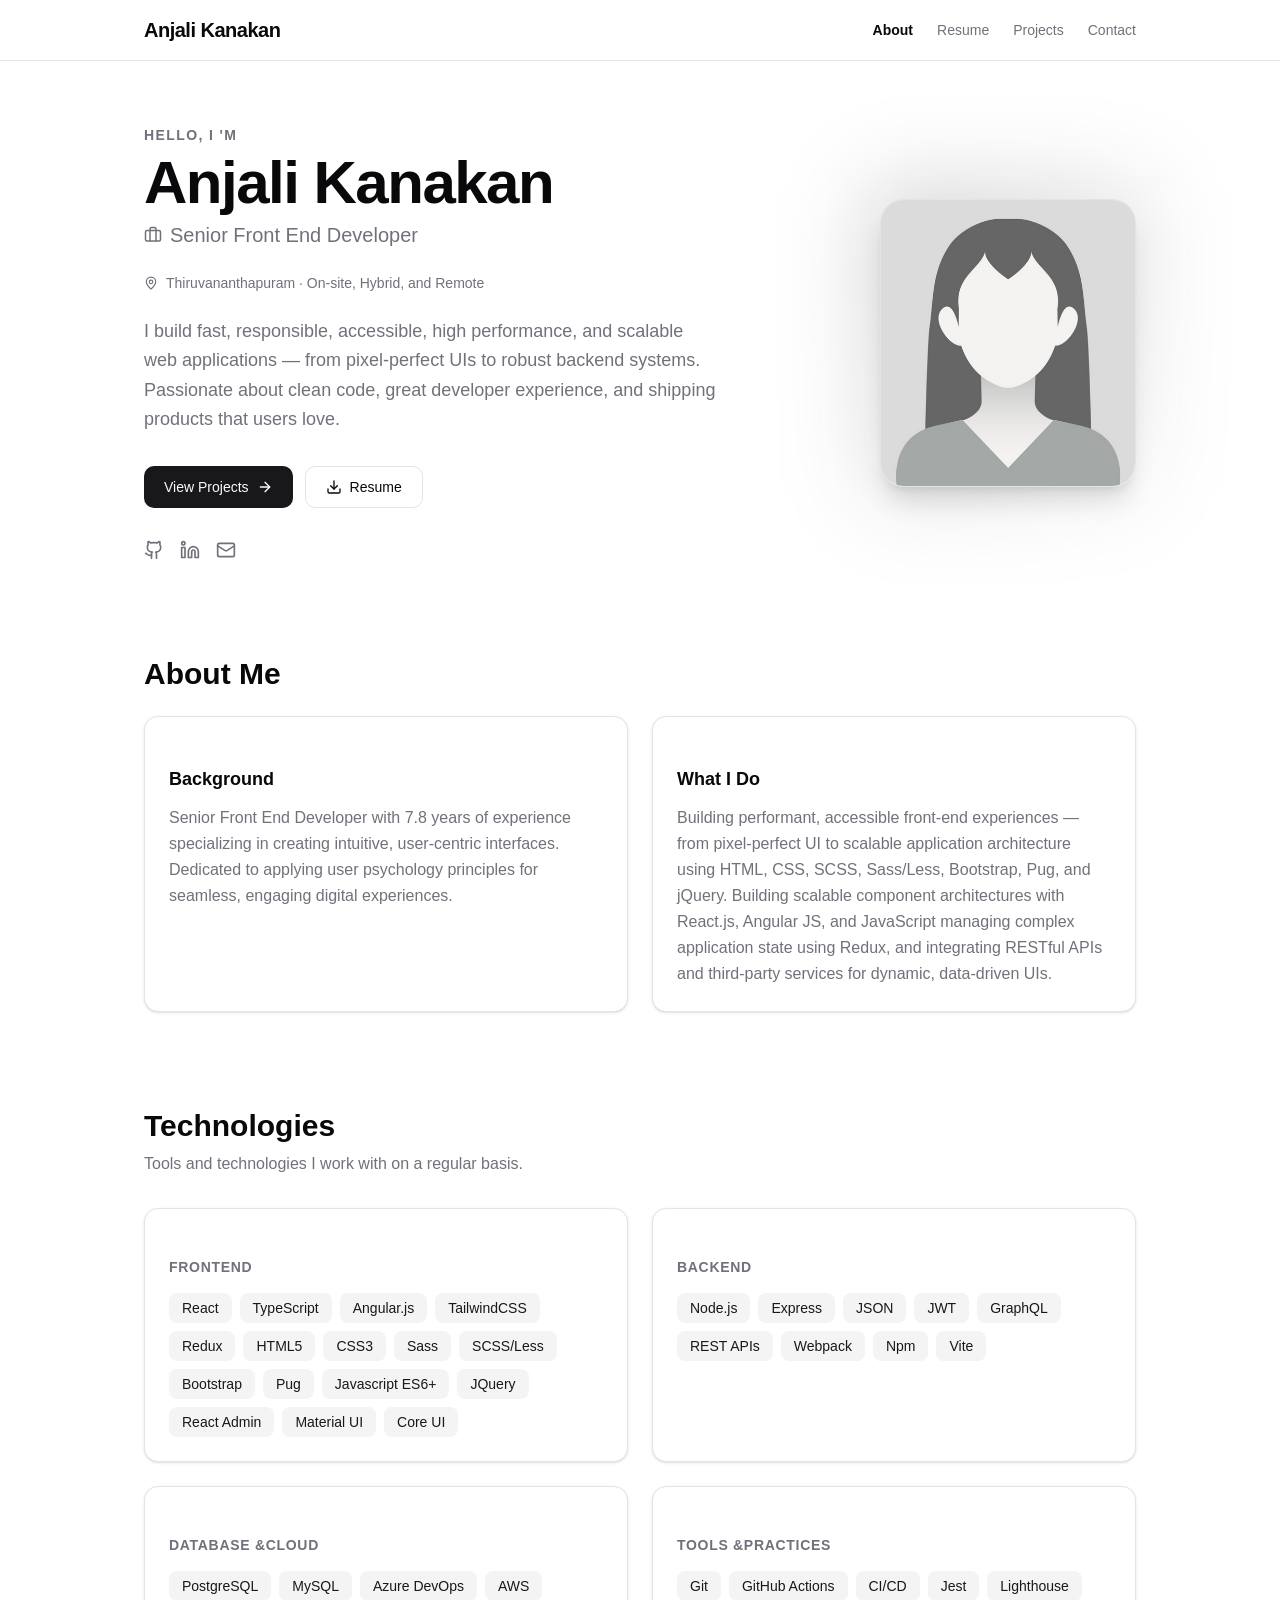
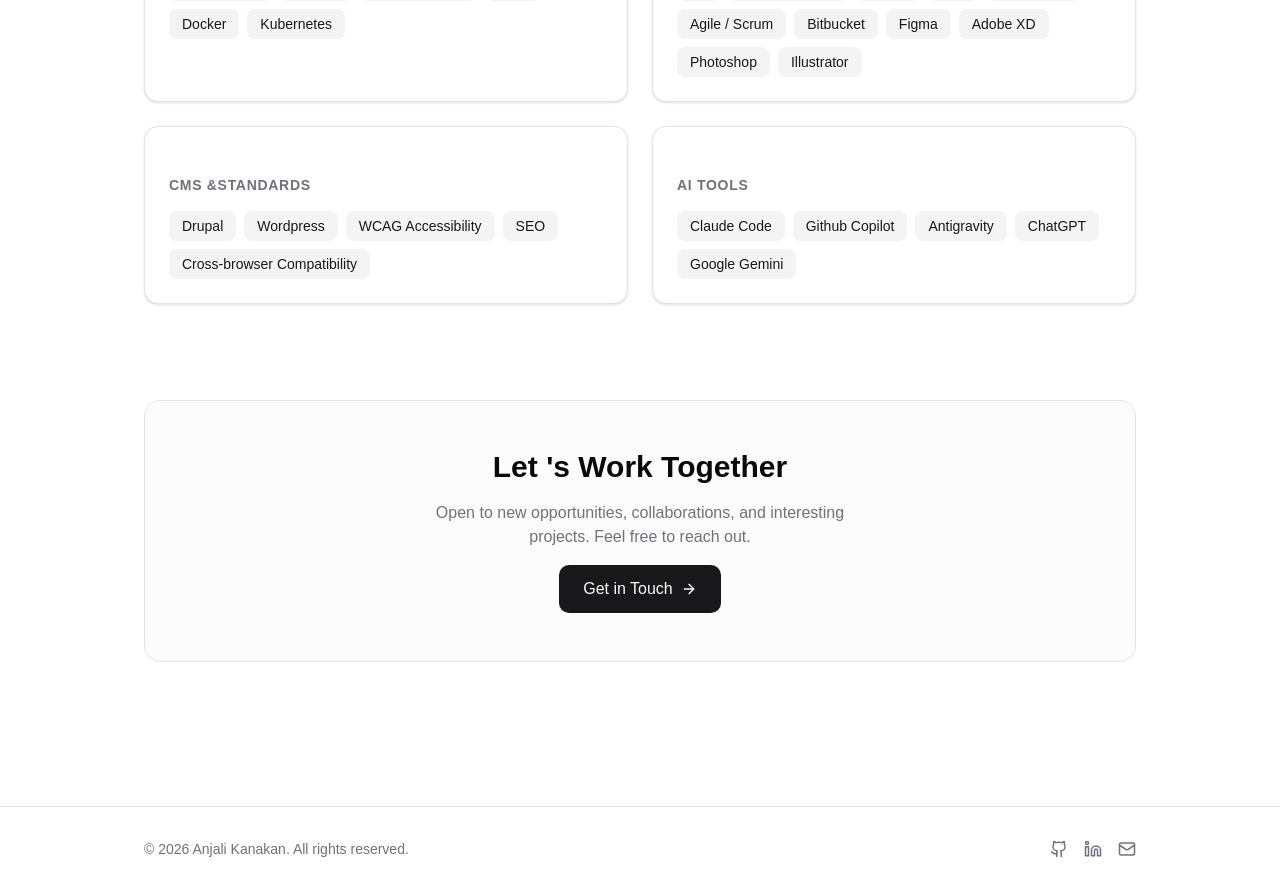
==== index.html @ 095da126 "Initial commit" ====
<!DOCTYPE html>
<html lang="en">
    <head>
        <meta charSet="utf-8"/>
        <meta name="viewport" content="width=device-width, initial-scale=1"/>
        <link rel="preload" as="image" href="headshot-female.png"/>
        <link rel="stylesheet" href="./index.css" type="text/css" data-precedence="default"/>
        <title>Anjali Kanakan — Senior Front End Developer</title>
        <meta name="description" content="Personal portfolio of Anjali Kanakan, a Senior Front End Developer specializing in React, Angular.js, and front-end technologies."/>
        <!-- <link rel="modulepreload" href="index.js"/> -->
        <style>
            .mobile-menu { display: none; }
            .mobile-menu.open { display: flex; }
        </style>
    </head>
    <body class="min-h-screen flex flex-col bg-background text-foreground">
        <header class="sticky top-0 z-50 border-b border-border bg-background/95 backdrop-blur supports-[backdrop-filter]:bg-background/60">
            <div class="max-w-5xl mx-auto px-4 py-4 flex items-center justify-between">
                <a class="text-xl font-bold tracking-tight hover:text-primary transition-colors active" href="index.html" data-status="active" aria-current="page">Anjali Kanakan</a>
                <nav class="hidden md:flex items-center gap-6">
                    <a class="text-sm font-medium text-muted-foreground hover:text-foreground transition-colors [&amp;.active]:text-foreground [&amp;.active]:font-semibold active" href="/" data-status="active" aria-current="page">About</a>
                    <a href="resume.html" class="text-sm font-medium text-muted-foreground hover:text-foreground transition-colors [&amp;.active]:text-foreground [&amp;.active]:font-semibold">Resume</a>
                    <a href="projects.html" class="text-sm font-medium text-muted-foreground hover:text-foreground transition-colors [&amp;.active]:text-foreground [&amp;.active]:font-semibold">Projects</a>
                    <a href="contact.html" class="text-sm font-medium text-muted-foreground hover:text-foreground transition-colors [&amp;.active]:text-foreground [&amp;.active]:font-semibold">Contact</a>
                </nav>
                <button id="menu-btn" class="md:hidden p-2 rounded-md hover:bg-accent transition-colors" aria-label="Toggle menu" aria-expanded="false">
                    <svg xmlns="http://www.w3.org/2000/svg" width="20" height="20" viewBox="0 0 24 24" fill="none" stroke="currentColor" stroke-width="2" stroke-linecap="round" stroke-linejoin="round" class="lucide lucide-menu" aria-hidden="true">
                        <path d="M4 5h16"></path>
                        <path d="M4 12h16"></path>
                        <path d="M4 19h16"></path>
                    </svg>
                </button>
            </div>
            <!-- Mobile dropdown -->
            <div id="mobile-menu" class="mobile-menu md:hidden flex-col gap-4 p-4 pb-4 border-t border-border bg-background">
                <a href="index.html" class="block py-2 text-sm font-semibold text-foreground" aria-current="page">About</a>
                <a href="resume.html" class="block py-2 text-sm font-medium text-muted-foreground hover:text-foreground transition-colors">Resume</a>
                <a href="projects.html" class="block py-2 text-sm font-medium text-muted-foreground hover:text-foreground transition-colors">Projects</a>
                <a href="contact.html" class="block py-2 text-sm font-medium text-muted-foreground hover:text-foreground transition-colors">Contact</a>
            </div>
        </header>
        <main class="flex-1">
            <!--$-->
            <div class="max-w-5xl mx-auto px-4 py-16 space-y-24">
                <section class="flex flex-col md:flex-row items-center gap-10">
                    <div class="flex-1 space-y-6">
                        <div class="space-y-2">
                            <p class="text-sm font-semibold uppercase tracking-widest text-muted-foreground">Hello, I &#x27;m</p>
                            <h1 class="text-5xl sm:text-6xl font-extrabold tracking-tight">Anjali Kanakan</h1>
                            <div class="flex items-center gap-2 text-xl text-muted-foreground font-medium">
                                <svg xmlns="http://www.w3.org/2000/svg" width="18" height="18" viewBox="0 0 24 24" fill="none" stroke="currentColor" stroke-width="2" stroke-linecap="round" stroke-linejoin="round" class="lucide lucide-briefcase" aria-hidden="true">
                                    <path d="M16 20V4a2 2 0 0 0-2-2h-4a2 2 0 0 0-2 2v16"></path>
                                    <rect width="20" height="14" x="2" y="6" rx="2"></rect>
                                </svg>
                                <span>Senior Front End Developer</span>
                            </div>
                        </div>
                        <div class="flex items-center gap-2 text-sm text-muted-foreground">
                            <svg xmlns="http://www.w3.org/2000/svg" width="14" height="14" viewBox="0 0 24 24" fill="none" stroke="currentColor" stroke-width="2" stroke-linecap="round" stroke-linejoin="round" class="lucide lucide-map-pin" aria-hidden="true">
                                <path d="M20 10c0 4.993-5.539 10.193-7.399 11.799a1 1 0 0 1-1.202 0C9.539 20.193 4 14.993 4 10a8 8 0 0 1 16 0"></path>
                                <circle cx="12" cy="10" r="3"></circle>
                            </svg>
                            <span>Thiruvananthapuram · On-site, Hybrid, and Remote</span>
                        </div>
                        <p class="text-lg leading-relaxed text-muted-foreground max-w-xl">I build fast, responsible, accessible, high performance, and scalable web applications — from pixel-perfect UIs to robust backend systems. Passionate about clean code, great developer experience, and shipping products that users love.</p>
                        <div class="flex flex-wrap gap-3 pt-2">
                            <a href="projects.html" class="inline-flex items-center gap-2 px-5 py-2.5 rounded-lg bg-primary text-primary-foreground font-medium text-sm hover:opacity-90 transition-opacity">
                                View Projects 
                                <svg xmlns="http://www.w3.org/2000/svg" width="16" height="16" viewBox="0 0 24 24" fill="none" stroke="currentColor" stroke-width="2" stroke-linecap="round" stroke-linejoin="round" class="lucide lucide-arrow-right" aria-hidden="true">
                                    <path d="M5 12h14"></path>
                                    <path d="m12 5 7 7-7 7"></path>
                                </svg>
                            </a>
                            <a href="resume.html" class="inline-flex items-center gap-2 px-5 py-2.5 rounded-lg border border-border font-medium text-sm hover:bg-accent transition-colors">
                                <svg xmlns="http://www.w3.org/2000/svg" width="16" height="16" viewBox="0 0 24 24" fill="none" stroke="currentColor" stroke-width="2" stroke-linecap="round" stroke-linejoin="round" class="lucide lucide-download" aria-hidden="true">
                                    <path d="M12 15V3"></path>
                                    <path d="M21 15v4a2 2 0 0 1-2 2H5a2 2 0 0 1-2-2v-4"></path>
                                    <path d="m7 10 5 5 5-5"></path>
                                </svg>
                                Resume
                            </a>
                        </div>
                        <div class="flex items-center gap-4 pt-2">
                            <a href="https://github.com/anjalikanakan" target="_blank" rel="noopener noreferrer" class="text-muted-foreground hover:text-foreground transition-colors" aria-label="GitHub">
                                <svg xmlns="http://www.w3.org/2000/svg" width="20" height="20" viewBox="0 0 24 24" fill="none" stroke="currentColor" stroke-width="2" stroke-linecap="round" stroke-linejoin="round" class="lucide lucide-github" aria-hidden="true">
                                    <path d="M15 22v-4a4.8 4.8 0 0 0-1-3.5c3 0 6-2 6-5.5.08-1.25-.27-2.48-1-3.5.28-1.15.28-2.35 0-3.5 0 0-1 0-3 1.5-2.64-.5-5.36-.5-8 0C6 2 5 2 5 2c-.3 1.15-.3 2.35 0 3.5A5.403 5.403 0 0 0 4 9c0 3.5 3 5.5 6 5.5-.39.49-.68 1.05-.85 1.65-.17.6-.22 1.23-.15 1.85v4"></path>
                                    <path d="M9 18c-4.51 2-5-2-7-2"></path>
                                </svg>
                            </a>
                            <a href="https://www.linkedin.com/in/anjali-kanakan-138888116" target="_blank" rel="noopener noreferrer" class="text-muted-foreground hover:text-foreground transition-colors" aria-label="LinkedIn">
                                <svg xmlns="http://www.w3.org/2000/svg" width="20" height="20" viewBox="0 0 24 24" fill="none" stroke="currentColor" stroke-width="2" stroke-linecap="round" stroke-linejoin="round" class="lucide lucide-linkedin" aria-hidden="true">
                                    <path d="M16 8a6 6 0 0 1 6 6v7h-4v-7a2 2 0 0 0-2-2 2 2 0 0 0-2 2v7h-4v-7a6 6 0 0 1 6-6z"></path>
                                    <rect width="4" height="12" x="2" y="9"></rect>
                                    <circle cx="4" cy="4" r="2"></circle>
                                </svg>
                            </a>
                            <a href="mailto:anjalikrishnaleela@gmail.com" class="text-muted-foreground hover:text-foreground transition-colors" aria-label="Email">
                                <svg xmlns="http://www.w3.org/2000/svg" width="20" height="20" viewBox="0 0 24 24" fill="none" stroke="currentColor" stroke-width="2" stroke-linecap="round" stroke-linejoin="round" class="lucide lucide-mail" aria-hidden="true">
                                    <path d="m22 7-8.991 5.727a2 2 0 0 1-2.009 0L2 7"></path>
                                    <rect x="2" y="4" width="20" height="16" rx="2"></rect>
                                </svg>
                            </a>
                        </div>
                    </div>
                    <div class="shrink-0">
                        <div class="relative">
                            <div class="absolute inset-0 rounded-3xl bg-gradient-to-br from-primary/20 to-primary/5 blur-2xl scale-110"></div>
                            <img src="headshot-female.png" alt="Anjali Kanakan" class="relative w-56 h-64 sm:w-64 sm:h-72 object-cover rounded-3xl shadow-xl border border-border"/>
                        </div>
                    </div>
                </section>
                <section class="space-y-6">
                    <h2 class="text-3xl font-bold">About Me</h2>
                    <div class="grid md:grid-cols-2 gap-6">
                        <div data-slot="card" class="bg-card text-card-foreground flex flex-col gap-6 rounded-xl border py-6 shadow-sm">
                            <div data-slot="card-content" class="px-6 pt-6 space-y-3">
                                <h3 class="font-semibold text-lg">Background</h3>
                                <p class="text-muted-foreground leading-relaxed">Senior Front End Developer with 7.8 years of experience specializing in creating intuitive, user-centric interfaces. Dedicated to applying user psychology principles for seamless, engaging digital experiences.</p>
                            </div>
                        </div>
                        <div data-slot="card" class="bg-card text-card-foreground flex flex-col gap-6 rounded-xl border py-6 shadow-sm">
                            <div data-slot="card-content" class="px-6 pt-6 space-y-3">
                                <h3 class="font-semibold text-lg">What I Do</h3>
                                <p class="text-muted-foreground leading-relaxed">Building performant, accessible front-end experiences — from pixel-perfect UI to scalable application architecture using HTML, CSS, SCSS, Sass/Less, Bootstrap, Pug, and jQuery. Building scalable component architectures with React.js, Angular JS, and JavaScript managing complex application state using Redux, and integrating RESTful APIs and third-party services for dynamic, data-driven UIs.</p>
                            </div>
                        </div>
                    </div>
                </section>
                <section class="space-y-8" id="technologies">
                    <div>
                        <h2 class="text-3xl font-bold">Technologies</h2>
                        <p class="text-muted-foreground mt-2">Tools and technologies I work with on a regular basis.</p>
                    </div>
                    <div class="grid sm:grid-cols-2 gap-6">
                        <div data-slot="card" class="bg-card text-card-foreground flex flex-col gap-6 rounded-xl border py-6 shadow-sm">
                            <div data-slot="card-content" class="px-6 pt-6 space-y-4">
                                <h3 class="font-semibold text-sm uppercase tracking-wider text-muted-foreground">Frontend</h3>
                                <div class="flex flex-wrap gap-2">
                                    <span data-slot="badge" class="inline-flex items-center justify-center rounded-md border font-medium w-fit whitespace-nowrap shrink-0 [&amp;&gt;svg]:size-3 gap-1 [&amp;&gt;svg]:pointer-events-none focus-visible:border-ring focus-visible:ring-ring/50 focus-visible:ring-[3px] aria-invalid:ring-destructive/20 dark:aria-invalid:ring-destructive/40 aria-invalid:border-destructive transition-[color,box-shadow] overflow-hidden border-transparent bg-secondary text-secondary-foreground [a&amp;]:hover:bg-secondary/90 text-sm px-3 py-1">React</span>
                                    <span data-slot="badge" class="inline-flex items-center justify-center rounded-md border font-medium w-fit whitespace-nowrap shrink-0 [&amp;&gt;svg]:size-3 gap-1 [&amp;&gt;svg]:pointer-events-none focus-visible:border-ring focus-visible:ring-ring/50 focus-visible:ring-[3px] aria-invalid:ring-destructive/20 dark:aria-invalid:ring-destructive/40 aria-invalid:border-destructive transition-[color,box-shadow] overflow-hidden border-transparent bg-secondary text-secondary-foreground [a&amp;]:hover:bg-secondary/90 text-sm px-3 py-1">TypeScript</span>
                                    <span data-slot="badge" class="inline-flex items-center justify-center rounded-md border font-medium w-fit whitespace-nowrap shrink-0 [&amp;&gt;svg]:size-3 gap-1 [&amp;&gt;svg]:pointer-events-none focus-visible:border-ring focus-visible:ring-ring/50 focus-visible:ring-[3px] aria-invalid:ring-destructive/20 dark:aria-invalid:ring-destructive/40 aria-invalid:border-destructive transition-[color,box-shadow] overflow-hidden border-transparent bg-secondary text-secondary-foreground [a&amp;]:hover:bg-secondary/90 text-sm px-3 py-1">Angular.js</span>
                                    <span data-slot="badge" class="inline-flex items-center justify-center rounded-md border font-medium w-fit whitespace-nowrap shrink-0 [&amp;&gt;svg]:size-3 gap-1 [&amp;&gt;svg]:pointer-events-none focus-visible:border-ring focus-visible:ring-ring/50 focus-visible:ring-[3px] aria-invalid:ring-destructive/20 dark:aria-invalid:ring-destructive/40 aria-invalid:border-destructive transition-[color,box-shadow] overflow-hidden border-transparent bg-secondary text-secondary-foreground [a&amp;]:hover:bg-secondary/90 text-sm px-3 py-1">TailwindCSS</span>
                                    <span data-slot="badge" class="inline-flex items-center justify-center rounded-md border font-medium w-fit whitespace-nowrap shrink-0 [&amp;&gt;svg]:size-3 gap-1 [&amp;&gt;svg]:pointer-events-none focus-visible:border-ring focus-visible:ring-ring/50 focus-visible:ring-[3px] aria-invalid:ring-destructive/20 dark:aria-invalid:ring-destructive/40 aria-invalid:border-destructive transition-[color,box-shadow] overflow-hidden border-transparent bg-secondary text-secondary-foreground [a&amp;]:hover:bg-secondary/90 text-sm px-3 py-1">Redux</span>
                                    <span data-slot="badge" class="inline-flex items-center justify-center rounded-md border font-medium w-fit whitespace-nowrap shrink-0 [&amp;&gt;svg]:size-3 gap-1 [&amp;&gt;svg]:pointer-events-none focus-visible:border-ring focus-visible:ring-ring/50 focus-visible:ring-[3px] aria-invalid:ring-destructive/20 dark:aria-invalid:ring-destructive/40 aria-invalid:border-destructive transition-[color,box-shadow] overflow-hidden border-transparent bg-secondary text-secondary-foreground [a&amp;]:hover:bg-secondary/90 text-sm px-3 py-1">HTML5</span>
                                    <span data-slot="badge" class="inline-flex items-center justify-center rounded-md border font-medium w-fit whitespace-nowrap shrink-0 [&amp;&gt;svg]:size-3 gap-1 [&amp;&gt;svg]:pointer-events-none focus-visible:border-ring focus-visible:ring-ring/50 focus-visible:ring-[3px] aria-invalid:ring-destructive/20 dark:aria-invalid:ring-destructive/40 aria-invalid:border-destructive transition-[color,box-shadow] overflow-hidden border-transparent bg-secondary text-secondary-foreground [a&amp;]:hover:bg-secondary/90 text-sm px-3 py-1">CSS3</span>
                                    <span data-slot="badge" class="inline-flex items-center justify-center rounded-md border font-medium w-fit whitespace-nowrap shrink-0 [&amp;&gt;svg]:size-3 gap-1 [&amp;&gt;svg]:pointer-events-none focus-visible:border-ring focus-visible:ring-ring/50 focus-visible:ring-[3px] aria-invalid:ring-destructive/20 dark:aria-invalid:ring-destructive/40 aria-invalid:border-destructive transition-[color,box-shadow] overflow-hidden border-transparent bg-secondary text-secondary-foreground [a&amp;]:hover:bg-secondary/90 text-sm px-3 py-1">Sass</span>
                                    <span data-slot="badge" class="inline-flex items-center justify-center rounded-md border font-medium w-fit whitespace-nowrap shrink-0 [&amp;&gt;svg]:size-3 gap-1 [&amp;&gt;svg]:pointer-events-none focus-visible:border-ring focus-visible:ring-ring/50 focus-visible:ring-[3px] aria-invalid:ring-destructive/20 dark:aria-invalid:ring-destructive/40 aria-invalid:border-destructive transition-[color,box-shadow] overflow-hidden border-transparent bg-secondary text-secondary-foreground [a&amp;]:hover:bg-secondary/90 text-sm px-3 py-1">SCSS/Less</span>
                                    <span data-slot="badge" class="inline-flex items-center justify-center rounded-md border font-medium w-fit whitespace-nowrap shrink-0 [&amp;&gt;svg]:size-3 gap-1 [&amp;&gt;svg]:pointer-events-none focus-visible:border-ring focus-visible:ring-ring/50 focus-visible:ring-[3px] aria-invalid:ring-destructive/20 dark:aria-invalid:ring-destructive/40 aria-invalid:border-destructive transition-[color,box-shadow] overflow-hidden border-transparent bg-secondary text-secondary-foreground [a&amp;]:hover:bg-secondary/90 text-sm px-3 py-1">Bootstrap</span>
                                    <span data-slot="badge" class="inline-flex items-center justify-center rounded-md border font-medium w-fit whitespace-nowrap shrink-0 [&amp;&gt;svg]:size-3 gap-1 [&amp;&gt;svg]:pointer-events-none focus-visible:border-ring focus-visible:ring-ring/50 focus-visible:ring-[3px] aria-invalid:ring-destructive/20 dark:aria-invalid:ring-destructive/40 aria-invalid:border-destructive transition-[color,box-shadow] overflow-hidden border-transparent bg-secondary text-secondary-foreground [a&amp;]:hover:bg-secondary/90 text-sm px-3 py-1">Pug</span>
                                    <span data-slot="badge" class="inline-flex items-center justify-center rounded-md border font-medium w-fit whitespace-nowrap shrink-0 [&amp;&gt;svg]:size-3 gap-1 [&amp;&gt;svg]:pointer-events-none focus-visible:border-ring focus-visible:ring-ring/50 focus-visible:ring-[3px] aria-invalid:ring-destructive/20 dark:aria-invalid:ring-destructive/40 aria-invalid:border-destructive transition-[color,box-shadow] overflow-hidden border-transparent bg-secondary text-secondary-foreground [a&amp;]:hover:bg-secondary/90 text-sm px-3 py-1">Javascript ES6+</span>
                                    <span data-slot="badge" class="inline-flex items-center justify-center rounded-md border font-medium w-fit whitespace-nowrap shrink-0 [&amp;&gt;svg]:size-3 gap-1 [&amp;&gt;svg]:pointer-events-none focus-visible:border-ring focus-visible:ring-ring/50 focus-visible:ring-[3px] aria-invalid:ring-destructive/20 dark:aria-invalid:ring-destructive/40 aria-invalid:border-destructive transition-[color,box-shadow] overflow-hidden border-transparent bg-secondary text-secondary-foreground [a&amp;]:hover:bg-secondary/90 text-sm px-3 py-1">JQuery</span>
                                    <span data-slot="badge" class="inline-flex items-center justify-center rounded-md border font-medium w-fit whitespace-nowrap shrink-0 [&amp;&gt;svg]:size-3 gap-1 [&amp;&gt;svg]:pointer-events-none focus-visible:border-ring focus-visible:ring-ring/50 focus-visible:ring-[3px] aria-invalid:ring-destructive/20 dark:aria-invalid:ring-destructive/40 aria-invalid:border-destructive transition-[color,box-shadow] overflow-hidden border-transparent bg-secondary text-secondary-foreground [a&amp;]:hover:bg-secondary/90 text-sm px-3 py-1">React Admin</span>
                                    <span data-slot="badge" class="inline-flex items-center justify-center rounded-md border font-medium w-fit whitespace-nowrap shrink-0 [&amp;&gt;svg]:size-3 gap-1 [&amp;&gt;svg]:pointer-events-none focus-visible:border-ring focus-visible:ring-ring/50 focus-visible:ring-[3px] aria-invalid:ring-destructive/20 dark:aria-invalid:ring-destructive/40 aria-invalid:border-destructive transition-[color,box-shadow] overflow-hidden border-transparent bg-secondary text-secondary-foreground [a&amp;]:hover:bg-secondary/90 text-sm px-3 py-1">Material UI</span>
                                    <span data-slot="badge" class="inline-flex items-center justify-center rounded-md border font-medium w-fit whitespace-nowrap shrink-0 [&amp;&gt;svg]:size-3 gap-1 [&amp;&gt;svg]:pointer-events-none focus-visible:border-ring focus-visible:ring-ring/50 focus-visible:ring-[3px] aria-invalid:ring-destructive/20 dark:aria-invalid:ring-destructive/40 aria-invalid:border-destructive transition-[color,box-shadow] overflow-hidden border-transparent bg-secondary text-secondary-foreground [a&amp;]:hover:bg-secondary/90 text-sm px-3 py-1">Core UI</span>
                                </div>
                            </div>
                        </div>
                        <div data-slot="card" class="bg-card text-card-foreground flex flex-col gap-6 rounded-xl border py-6 shadow-sm">
                            <div data-slot="card-content" class="px-6 pt-6 space-y-4">
                                <h3 class="font-semibold text-sm uppercase tracking-wider text-muted-foreground">Backend</h3>
                                <div class="flex flex-wrap gap-2">
                                    <span data-slot="badge" class="inline-flex items-center justify-center rounded-md border font-medium w-fit whitespace-nowrap shrink-0 [&amp;&gt;svg]:size-3 gap-1 [&amp;&gt;svg]:pointer-events-none focus-visible:border-ring focus-visible:ring-ring/50 focus-visible:ring-[3px] aria-invalid:ring-destructive/20 dark:aria-invalid:ring-destructive/40 aria-invalid:border-destructive transition-[color,box-shadow] overflow-hidden border-transparent bg-secondary text-secondary-foreground [a&amp;]:hover:bg-secondary/90 text-sm px-3 py-1">Node.js</span>
                                    <span data-slot="badge" class="inline-flex items-center justify-center rounded-md border font-medium w-fit whitespace-nowrap shrink-0 [&amp;&gt;svg]:size-3 gap-1 [&amp;&gt;svg]:pointer-events-none focus-visible:border-ring focus-visible:ring-ring/50 focus-visible:ring-[3px] aria-invalid:ring-destructive/20 dark:aria-invalid:ring-destructive/40 aria-invalid:border-destructive transition-[color,box-shadow] overflow-hidden border-transparent bg-secondary text-secondary-foreground [a&amp;]:hover:bg-secondary/90 text-sm px-3 py-1">Express</span>
                                    <span data-slot="badge" class="inline-flex items-center justify-center rounded-md border font-medium w-fit whitespace-nowrap shrink-0 [&amp;&gt;svg]:size-3 gap-1 [&amp;&gt;svg]:pointer-events-none focus-visible:border-ring focus-visible:ring-ring/50 focus-visible:ring-[3px] aria-invalid:ring-destructive/20 dark:aria-invalid:ring-destructive/40 aria-invalid:border-destructive transition-[color,box-shadow] overflow-hidden border-transparent bg-secondary text-secondary-foreground [a&amp;]:hover:bg-secondary/90 text-sm px-3 py-1">JSON</span>
                                    <span data-slot="badge" class="inline-flex items-center justify-center rounded-md border font-medium w-fit whitespace-nowrap shrink-0 [&amp;&gt;svg]:size-3 gap-1 [&amp;&gt;svg]:pointer-events-none focus-visible:border-ring focus-visible:ring-ring/50 focus-visible:ring-[3px] aria-invalid:ring-destructive/20 dark:aria-invalid:ring-destructive/40 aria-invalid:border-destructive transition-[color,box-shadow] overflow-hidden border-transparent bg-secondary text-secondary-foreground [a&amp;]:hover:bg-secondary/90 text-sm px-3 py-1">JWT</span>
                                    <span data-slot="badge" class="inline-flex items-center justify-center rounded-md border font-medium w-fit whitespace-nowrap shrink-0 [&amp;&gt;svg]:size-3 gap-1 [&amp;&gt;svg]:pointer-events-none focus-visible:border-ring focus-visible:ring-ring/50 focus-visible:ring-[3px] aria-invalid:ring-destructive/20 dark:aria-invalid:ring-destructive/40 aria-invalid:border-destructive transition-[color,box-shadow] overflow-hidden border-transparent bg-secondary text-secondary-foreground [a&amp;]:hover:bg-secondary/90 text-sm px-3 py-1">GraphQL</span>
                                    <span data-slot="badge" class="inline-flex items-center justify-center rounded-md border font-medium w-fit whitespace-nowrap shrink-0 [&amp;&gt;svg]:size-3 gap-1 [&amp;&gt;svg]:pointer-events-none focus-visible:border-ring focus-visible:ring-ring/50 focus-visible:ring-[3px] aria-invalid:ring-destructive/20 dark:aria-invalid:ring-destructive/40 aria-invalid:border-destructive transition-[color,box-shadow] overflow-hidden border-transparent bg-secondary text-secondary-foreground [a&amp;]:hover:bg-secondary/90 text-sm px-3 py-1">REST APIs</span>
                                    <span data-slot="badge" class="inline-flex items-center justify-center rounded-md border font-medium w-fit whitespace-nowrap shrink-0 [&amp;&gt;svg]:size-3 gap-1 [&amp;&gt;svg]:pointer-events-none focus-visible:border-ring focus-visible:ring-ring/50 focus-visible:ring-[3px] aria-invalid:ring-destructive/20 dark:aria-invalid:ring-destructive/40 aria-invalid:border-destructive transition-[color,box-shadow] overflow-hidden border-transparent bg-secondary text-secondary-foreground [a&amp;]:hover:bg-secondary/90 text-sm px-3 py-1">Webpack</span>
                                    <span data-slot="badge" class="inline-flex items-center justify-center rounded-md border font-medium w-fit whitespace-nowrap shrink-0 [&amp;&gt;svg]:size-3 gap-1 [&amp;&gt;svg]:pointer-events-none focus-visible:border-ring focus-visible:ring-ring/50 focus-visible:ring-[3px] aria-invalid:ring-destructive/20 dark:aria-invalid:ring-destructive/40 aria-invalid:border-destructive transition-[color,box-shadow] overflow-hidden border-transparent bg-secondary text-secondary-foreground [a&amp;]:hover:bg-secondary/90 text-sm px-3 py-1">Npm</span>
                                    <span data-slot="badge" class="inline-flex items-center justify-center rounded-md border font-medium w-fit whitespace-nowrap shrink-0 [&amp;&gt;svg]:size-3 gap-1 [&amp;&gt;svg]:pointer-events-none focus-visible:border-ring focus-visible:ring-ring/50 focus-visible:ring-[3px] aria-invalid:ring-destructive/20 dark:aria-invalid:ring-destructive/40 aria-invalid:border-destructive transition-[color,box-shadow] overflow-hidden border-transparent bg-secondary text-secondary-foreground [a&amp;]:hover:bg-secondary/90 text-sm px-3 py-1">Vite</span>
                                </div>
                            </div>
                        </div>
                        <div data-slot="card" class="bg-card text-card-foreground flex flex-col gap-6 rounded-xl border py-6 shadow-sm">
                            <div data-slot="card-content" class="px-6 pt-6 space-y-4">
                                <h3 class="font-semibold text-sm uppercase tracking-wider text-muted-foreground">Database &amp;Cloud</h3>
                                <div class="flex flex-wrap gap-2">
                                    <span data-slot="badge" class="inline-flex items-center justify-center rounded-md border font-medium w-fit whitespace-nowrap shrink-0 [&amp;&gt;svg]:size-3 gap-1 [&amp;&gt;svg]:pointer-events-none focus-visible:border-ring focus-visible:ring-ring/50 focus-visible:ring-[3px] aria-invalid:ring-destructive/20 dark:aria-invalid:ring-destructive/40 aria-invalid:border-destructive transition-[color,box-shadow] overflow-hidden border-transparent bg-secondary text-secondary-foreground [a&amp;]:hover:bg-secondary/90 text-sm px-3 py-1">PostgreSQL</span>
                                    <span data-slot="badge" class="inline-flex items-center justify-center rounded-md border font-medium w-fit whitespace-nowrap shrink-0 [&amp;&gt;svg]:size-3 gap-1 [&amp;&gt;svg]:pointer-events-none focus-visible:border-ring focus-visible:ring-ring/50 focus-visible:ring-[3px] aria-invalid:ring-destructive/20 dark:aria-invalid:ring-destructive/40 aria-invalid:border-destructive transition-[color,box-shadow] overflow-hidden border-transparent bg-secondary text-secondary-foreground [a&amp;]:hover:bg-secondary/90 text-sm px-3 py-1">MySQL</span>
                                    <span data-slot="badge" class="inline-flex items-center justify-center rounded-md border font-medium w-fit whitespace-nowrap shrink-0 [&amp;&gt;svg]:size-3 gap-1 [&amp;&gt;svg]:pointer-events-none focus-visible:border-ring focus-visible:ring-ring/50 focus-visible:ring-[3px] aria-invalid:ring-destructive/20 dark:aria-invalid:ring-destructive/40 aria-invalid:border-destructive transition-[color,box-shadow] overflow-hidden border-transparent bg-secondary text-secondary-foreground [a&amp;]:hover:bg-secondary/90 text-sm px-3 py-1">Azure DevOps</span>
                                    <span data-slot="badge" class="inline-flex items-center justify-center rounded-md border font-medium w-fit whitespace-nowrap shrink-0 [&amp;&gt;svg]:size-3 gap-1 [&amp;&gt;svg]:pointer-events-none focus-visible:border-ring focus-visible:ring-ring/50 focus-visible:ring-[3px] aria-invalid:ring-destructive/20 dark:aria-invalid:ring-destructive/40 aria-invalid:border-destructive transition-[color,box-shadow] overflow-hidden border-transparent bg-secondary text-secondary-foreground [a&amp;]:hover:bg-secondary/90 text-sm px-3 py-1">AWS</span>
                                    <span data-slot="badge" class="inline-flex items-center justify-center rounded-md border font-medium w-fit whitespace-nowrap shrink-0 [&amp;&gt;svg]:size-3 gap-1 [&amp;&gt;svg]:pointer-events-none focus-visible:border-ring focus-visible:ring-ring/50 focus-visible:ring-[3px] aria-invalid:ring-destructive/20 dark:aria-invalid:ring-destructive/40 aria-invalid:border-destructive transition-[color,box-shadow] overflow-hidden border-transparent bg-secondary text-secondary-foreground [a&amp;]:hover:bg-secondary/90 text-sm px-3 py-1">Docker</span>
                                    <span data-slot="badge" class="inline-flex items-center justify-center rounded-md border font-medium w-fit whitespace-nowrap shrink-0 [&amp;&gt;svg]:size-3 gap-1 [&amp;&gt;svg]:pointer-events-none focus-visible:border-ring focus-visible:ring-ring/50 focus-visible:ring-[3px] aria-invalid:ring-destructive/20 dark:aria-invalid:ring-destructive/40 aria-invalid:border-destructive transition-[color,box-shadow] overflow-hidden border-transparent bg-secondary text-secondary-foreground [a&amp;]:hover:bg-secondary/90 text-sm px-3 py-1">Kubernetes</span>
                                </div>
                            </div>
                        </div>
                        <div data-slot="card" class="bg-card text-card-foreground flex flex-col gap-6 rounded-xl border py-6 shadow-sm">
                            <div data-slot="card-content" class="px-6 pt-6 space-y-4">
                                <h3 class="font-semibold text-sm uppercase tracking-wider text-muted-foreground">Tools &amp;Practices</h3>
                                <div class="flex flex-wrap gap-2">
                                    <span data-slot="badge" class="inline-flex items-center justify-center rounded-md border font-medium w-fit whitespace-nowrap shrink-0 [&amp;&gt;svg]:size-3 gap-1 [&amp;&gt;svg]:pointer-events-none focus-visible:border-ring focus-visible:ring-ring/50 focus-visible:ring-[3px] aria-invalid:ring-destructive/20 dark:aria-invalid:ring-destructive/40 aria-invalid:border-destructive transition-[color,box-shadow] overflow-hidden border-transparent bg-secondary text-secondary-foreground [a&amp;]:hover:bg-secondary/90 text-sm px-3 py-1">Git</span>
                                    <span data-slot="badge" class="inline-flex items-center justify-center rounded-md border font-medium w-fit whitespace-nowrap shrink-0 [&amp;&gt;svg]:size-3 gap-1 [&amp;&gt;svg]:pointer-events-none focus-visible:border-ring focus-visible:ring-ring/50 focus-visible:ring-[3px] aria-invalid:ring-destructive/20 dark:aria-invalid:ring-destructive/40 aria-invalid:border-destructive transition-[color,box-shadow] overflow-hidden border-transparent bg-secondary text-secondary-foreground [a&amp;]:hover:bg-secondary/90 text-sm px-3 py-1">GitHub Actions</span>
                                    <span data-slot="badge" class="inline-flex items-center justify-center rounded-md border font-medium w-fit whitespace-nowrap shrink-0 [&amp;&gt;svg]:size-3 gap-1 [&amp;&gt;svg]:pointer-events-none focus-visible:border-ring focus-visible:ring-ring/50 focus-visible:ring-[3px] aria-invalid:ring-destructive/20 dark:aria-invalid:ring-destructive/40 aria-invalid:border-destructive transition-[color,box-shadow] overflow-hidden border-transparent bg-secondary text-secondary-foreground [a&amp;]:hover:bg-secondary/90 text-sm px-3 py-1">CI/CD</span>
                                    <span data-slot="badge" class="inline-flex items-center justify-center rounded-md border font-medium w-fit whitespace-nowrap shrink-0 [&amp;&gt;svg]:size-3 gap-1 [&amp;&gt;svg]:pointer-events-none focus-visible:border-ring focus-visible:ring-ring/50 focus-visible:ring-[3px] aria-invalid:ring-destructive/20 dark:aria-invalid:ring-destructive/40 aria-invalid:border-destructive transition-[color,box-shadow] overflow-hidden border-transparent bg-secondary text-secondary-foreground [a&amp;]:hover:bg-secondary/90 text-sm px-3 py-1">Jest</span>
                                    <span data-slot="badge" class="inline-flex items-center justify-center rounded-md border font-medium w-fit whitespace-nowrap shrink-0 [&amp;&gt;svg]:size-3 gap-1 [&amp;&gt;svg]:pointer-events-none focus-visible:border-ring focus-visible:ring-ring/50 focus-visible:ring-[3px] aria-invalid:ring-destructive/20 dark:aria-invalid:ring-destructive/40 aria-invalid:border-destructive transition-[color,box-shadow] overflow-hidden border-transparent bg-secondary text-secondary-foreground [a&amp;]:hover:bg-secondary/90 text-sm px-3 py-1">Lighthouse</span>
                                    <span data-slot="badge" class="inline-flex items-center justify-center rounded-md border font-medium w-fit whitespace-nowrap shrink-0 [&amp;&gt;svg]:size-3 gap-1 [&amp;&gt;svg]:pointer-events-none focus-visible:border-ring focus-visible:ring-ring/50 focus-visible:ring-[3px] aria-invalid:ring-destructive/20 dark:aria-invalid:ring-destructive/40 aria-invalid:border-destructive transition-[color,box-shadow] overflow-hidden border-transparent bg-secondary text-secondary-foreground [a&amp;]:hover:bg-secondary/90 text-sm px-3 py-1">Agile / Scrum</span>
                                    <span data-slot="badge" class="inline-flex items-center justify-center rounded-md border font-medium w-fit whitespace-nowrap shrink-0 [&amp;&gt;svg]:size-3 gap-1 [&amp;&gt;svg]:pointer-events-none focus-visible:border-ring focus-visible:ring-ring/50 focus-visible:ring-[3px] aria-invalid:ring-destructive/20 dark:aria-invalid:ring-destructive/40 aria-invalid:border-destructive transition-[color,box-shadow] overflow-hidden border-transparent bg-secondary text-secondary-foreground [a&amp;]:hover:bg-secondary/90 text-sm px-3 py-1">Bitbucket</span>
                                    <span data-slot="badge" class="inline-flex items-center justify-center rounded-md border font-medium w-fit whitespace-nowrap shrink-0 [&amp;&gt;svg]:size-3 gap-1 [&amp;&gt;svg]:pointer-events-none focus-visible:border-ring focus-visible:ring-ring/50 focus-visible:ring-[3px] aria-invalid:ring-destructive/20 dark:aria-invalid:ring-destructive/40 aria-invalid:border-destructive transition-[color,box-shadow] overflow-hidden border-transparent bg-secondary text-secondary-foreground [a&amp;]:hover:bg-secondary/90 text-sm px-3 py-1">Figma</span>
                                    <span data-slot="badge" class="inline-flex items-center justify-center rounded-md border font-medium w-fit whitespace-nowrap shrink-0 [&amp;&gt;svg]:size-3 gap-1 [&amp;&gt;svg]:pointer-events-none focus-visible:border-ring focus-visible:ring-ring/50 focus-visible:ring-[3px] aria-invalid:ring-destructive/20 dark:aria-invalid:ring-destructive/40 aria-invalid:border-destructive transition-[color,box-shadow] overflow-hidden border-transparent bg-secondary text-secondary-foreground [a&amp;]:hover:bg-secondary/90 text-sm px-3 py-1">Adobe XD</span>
                                    <span data-slot="badge" class="inline-flex items-center justify-center rounded-md border font-medium w-fit whitespace-nowrap shrink-0 [&amp;&gt;svg]:size-3 gap-1 [&amp;&gt;svg]:pointer-events-none focus-visible:border-ring focus-visible:ring-ring/50 focus-visible:ring-[3px] aria-invalid:ring-destructive/20 dark:aria-invalid:ring-destructive/40 aria-invalid:border-destructive transition-[color,box-shadow] overflow-hidden border-transparent bg-secondary text-secondary-foreground [a&amp;]:hover:bg-secondary/90 text-sm px-3 py-1">Photoshop</span>
                                    <span data-slot="badge" class="inline-flex items-center justify-center rounded-md border font-medium w-fit whitespace-nowrap shrink-0 [&amp;&gt;svg]:size-3 gap-1 [&amp;&gt;svg]:pointer-events-none focus-visible:border-ring focus-visible:ring-ring/50 focus-visible:ring-[3px] aria-invalid:ring-destructive/20 dark:aria-invalid:ring-destructive/40 aria-invalid:border-destructive transition-[color,box-shadow] overflow-hidden border-transparent bg-secondary text-secondary-foreground [a&amp;]:hover:bg-secondary/90 text-sm px-3 py-1">Illustrator</span>
                                </div>
                            </div>
                        </div>
                        <div data-slot="card" class="bg-card text-card-foreground flex flex-col gap-6 rounded-xl border py-6 shadow-sm">
                            <div data-slot="card-content" class="px-6 pt-6 space-y-4">
                                <h3 class="font-semibold text-sm uppercase tracking-wider text-muted-foreground">CMS &amp;Standards</h3>
                                <div class="flex flex-wrap gap-2">
                                    <span data-slot="badge" class="inline-flex items-center justify-center rounded-md border font-medium w-fit whitespace-nowrap shrink-0 [&amp;&gt;svg]:size-3 gap-1 [&amp;&gt;svg]:pointer-events-none focus-visible:border-ring focus-visible:ring-ring/50 focus-visible:ring-[3px] aria-invalid:ring-destructive/20 dark:aria-invalid:ring-destructive/40 aria-invalid:border-destructive transition-[color,box-shadow] overflow-hidden border-transparent bg-secondary text-secondary-foreground [a&amp;]:hover:bg-secondary/90 text-sm px-3 py-1">Drupal</span>
                                    <span data-slot="badge" class="inline-flex items-center justify-center rounded-md border font-medium w-fit whitespace-nowrap shrink-0 [&amp;&gt;svg]:size-3 gap-1 [&amp;&gt;svg]:pointer-events-none focus-visible:border-ring focus-visible:ring-ring/50 focus-visible:ring-[3px] aria-invalid:ring-destructive/20 dark:aria-invalid:ring-destructive/40 aria-invalid:border-destructive transition-[color,box-shadow] overflow-hidden border-transparent bg-secondary text-secondary-foreground [a&amp;]:hover:bg-secondary/90 text-sm px-3 py-1">Wordpress</span>
                                    <span data-slot="badge" class="inline-flex items-center justify-center rounded-md border font-medium w-fit whitespace-nowrap shrink-0 [&amp;&gt;svg]:size-3 gap-1 [&amp;&gt;svg]:pointer-events-none focus-visible:border-ring focus-visible:ring-ring/50 focus-visible:ring-[3px] aria-invalid:ring-destructive/20 dark:aria-invalid:ring-destructive/40 aria-invalid:border-destructive transition-[color,box-shadow] overflow-hidden border-transparent bg-secondary text-secondary-foreground [a&amp;]:hover:bg-secondary/90 text-sm px-3 py-1">WCAG Accessibility</span>
                                    <span data-slot="badge" class="inline-flex items-center justify-center rounded-md border font-medium w-fit whitespace-nowrap shrink-0 [&amp;&gt;svg]:size-3 gap-1 [&amp;&gt;svg]:pointer-events-none focus-visible:border-ring focus-visible:ring-ring/50 focus-visible:ring-[3px] aria-invalid:ring-destructive/20 dark:aria-invalid:ring-destructive/40 aria-invalid:border-destructive transition-[color,box-shadow] overflow-hidden border-transparent bg-secondary text-secondary-foreground [a&amp;]:hover:bg-secondary/90 text-sm px-3 py-1">SEO</span>
                                    <span data-slot="badge" class="inline-flex items-center justify-center rounded-md border font-medium w-fit whitespace-nowrap shrink-0 [&amp;&gt;svg]:size-3 gap-1 [&amp;&gt;svg]:pointer-events-none focus-visible:border-ring focus-visible:ring-ring/50 focus-visible:ring-[3px] aria-invalid:ring-destructive/20 dark:aria-invalid:ring-destructive/40 aria-invalid:border-destructive transition-[color,box-shadow] overflow-hidden border-transparent bg-secondary text-secondary-foreground [a&amp;]:hover:bg-secondary/90 text-sm px-3 py-1">Cross-browser Compatibility</span>
                                </div>
                            </div>
                        </div>
                        <div data-slot="card" class="bg-card text-card-foreground flex flex-col gap-6 rounded-xl border py-6 shadow-sm">
                            <div data-slot="card-content" class="px-6 pt-6 space-y-4">
                                <h3 class="font-semibold text-sm uppercase tracking-wider text-muted-foreground">AI Tools</h3>
                                <div class="flex flex-wrap gap-2">
                                    <span data-slot="badge" class="inline-flex items-center justify-center rounded-md border font-medium w-fit whitespace-nowrap shrink-0 [&amp;&gt;svg]:size-3 gap-1 [&amp;&gt;svg]:pointer-events-none focus-visible:border-ring focus-visible:ring-ring/50 focus-visible:ring-[3px] aria-invalid:ring-destructive/20 dark:aria-invalid:ring-destructive/40 aria-invalid:border-destructive transition-[color,box-shadow] overflow-hidden border-transparent bg-secondary text-secondary-foreground [a&amp;]:hover:bg-secondary/90 text-sm px-3 py-1">Claude Code</span>
                                    <span data-slot="badge" class="inline-flex items-center justify-center rounded-md border font-medium w-fit whitespace-nowrap shrink-0 [&amp;&gt;svg]:size-3 gap-1 [&amp;&gt;svg]:pointer-events-none focus-visible:border-ring focus-visible:ring-ring/50 focus-visible:ring-[3px] aria-invalid:ring-destructive/20 dark:aria-invalid:ring-destructive/40 aria-invalid:border-destructive transition-[color,box-shadow] overflow-hidden border-transparent bg-secondary text-secondary-foreground [a&amp;]:hover:bg-secondary/90 text-sm px-3 py-1">Github Copilot</span>
                                    <span data-slot="badge" class="inline-flex items-center justify-center rounded-md border font-medium w-fit whitespace-nowrap shrink-0 [&amp;&gt;svg]:size-3 gap-1 [&amp;&gt;svg]:pointer-events-none focus-visible:border-ring focus-visible:ring-ring/50 focus-visible:ring-[3px] aria-invalid:ring-destructive/20 dark:aria-invalid:ring-destructive/40 aria-invalid:border-destructive transition-[color,box-shadow] overflow-hidden border-transparent bg-secondary text-secondary-foreground [a&amp;]:hover:bg-secondary/90 text-sm px-3 py-1">Antigravity</span>
                                    <span data-slot="badge" class="inline-flex items-center justify-center rounded-md border font-medium w-fit whitespace-nowrap shrink-0 [&amp;&gt;svg]:size-3 gap-1 [&amp;&gt;svg]:pointer-events-none focus-visible:border-ring focus-visible:ring-ring/50 focus-visible:ring-[3px] aria-invalid:ring-destructive/20 dark:aria-invalid:ring-destructive/40 aria-invalid:border-destructive transition-[color,box-shadow] overflow-hidden border-transparent bg-secondary text-secondary-foreground [a&amp;]:hover:bg-secondary/90 text-sm px-3 py-1">ChatGPT</span>
                                    <span data-slot="badge" class="inline-flex items-center justify-center rounded-md border font-medium w-fit whitespace-nowrap shrink-0 [&amp;&gt;svg]:size-3 gap-1 [&amp;&gt;svg]:pointer-events-none focus-visible:border-ring focus-visible:ring-ring/50 focus-visible:ring-[3px] aria-invalid:ring-destructive/20 dark:aria-invalid:ring-destructive/40 aria-invalid:border-destructive transition-[color,box-shadow] overflow-hidden border-transparent bg-secondary text-secondary-foreground [a&amp;]:hover:bg-secondary/90 text-sm px-3 py-1">Google Gemini</span>
                                </div>
                            </div>
                        </div>
                    </div>
                </section>
                <section class="text-center py-12 rounded-2xl border border-border bg-muted/30 space-y-4">
                    <h2 class="text-3xl font-bold">Let &#x27;s Work Together</h2>
                    <p class="text-muted-foreground max-w-md mx-auto">Open to new opportunities, collaborations, and interesting projects. Feel free to reach out.</p>
                    <a href="contact.html" class="inline-flex items-center gap-2 px-6 py-3 rounded-lg bg-primary text-primary-foreground font-medium hover:opacity-90 transition-opacity">
                        Get in Touch 
                        <svg xmlns="http://www.w3.org/2000/svg" width="16" height="16" viewBox="0 0 24 24" fill="none" stroke="currentColor" stroke-width="2" stroke-linecap="round" stroke-linejoin="round" class="lucide lucide-arrow-right" aria-hidden="true">
                            <path d="M5 12h14"></path>
                            <path d="m12 5 7 7-7 7"></path>
                        </svg>
                    </a>
                </section>
            </div>
            <script>
                (function(t) {
                    let s;
                    try {
                        s = JSON.parse(sessionStorage.getItem(t.storageKey) || "{}")
                    } catch (e) {
                        console.error(e);
                        return
                    }
                    const c = t.key || window.history.state?.__TSR_key
                      , r = c ? s[c] : void 0;
                    if (t.shouldScrollRestoration && r && typeof r == "object" && Object.keys(r).length > 0) {
                        for (const e in r) {
                            const o = r[e];
                            if (!o || typeof o != "object")
                                continue;
                            const l = o.scrollX
                              , i = o.scrollY;
                            if (!(!Number.isFinite(l) || !Number.isFinite(i))) {
                                if (e === "window")
                                    window.scrollTo({
                                        top: i,
                                        left: l,
                                        behavior: t.behavior
                                    });
                                else if (e) {
                                    let n;
                                    try {
                                        n = document.querySelector(e)
                                    } catch {
                                        continue
                                    }
                                    n && (n.scrollLeft = l,
                                    n.scrollTop = i)
                                }
                            }
                        }
                        return
                    }
                    const a = window.location.hash.split("#", 2)[1];
                    if (a) {
                        const e = window.history.state?.__hashScrollIntoViewOptions ?? !0;
                        if (e) {
                            const o = document.getElementById(a);
                            o && o.scrollIntoView(e)
                        }
                        return
                    }
                    window.scrollTo({
                        top: 0,
                        left: 0,
                        behavior: t.behavior
                    })
                }
                )({
                    "storageKey": "tsr-scroll-restoration-v1_3",
                    "shouldScrollRestoration": true
                });
                document.currentScript.remove()
            </script>
            <!--/$-->
        </main>
        <footer class="border-t border-border mt-20">
            <div class="max-w-5xl mx-auto px-4 py-8 flex flex-col sm:flex-row items-center justify-between gap-4">
                <p class="text-sm text-muted-foreground">© 
                <!-- -->
                2026
                <!-- -->
                Anjali Kanakan. All rights reserved.</p>
                <div class="flex items-center gap-4">
                    <a href="https://github.com/anjalikanakan" target="_blank" rel="noopener noreferrer" aria-label="GitHub" class="text-muted-foreground hover:text-foreground transition-colors">
                        <svg xmlns="http://www.w3.org/2000/svg" width="18" height="18" viewBox="0 0 24 24" fill="none" stroke="currentColor" stroke-width="2" stroke-linecap="round" stroke-linejoin="round" class="lucide lucide-github" aria-hidden="true">
                            <path d="M15 22v-4a4.8 4.8 0 0 0-1-3.5c3 0 6-2 6-5.5.08-1.25-.27-2.48-1-3.5.28-1.15.28-2.35 0-3.5 0 0-1 0-3 1.5-2.64-.5-5.36-.5-8 0C6 2 5 2 5 2c-.3 1.15-.3 2.35 0 3.5A5.403 5.403 0 0 0 4 9c0 3.5 3 5.5 6 5.5-.39.49-.68 1.05-.85 1.65-.17.6-.22 1.23-.15 1.85v4"></path>
                            <path d="M9 18c-4.51 2-5-2-7-2"></path>
                        </svg>
                    </a>
                    <a href="https://www.linkedin.com/in/anjali-kanakan-138888116" target="_blank" rel="noopener noreferrer" aria-label="LinkedIn" class="text-muted-foreground hover:text-foreground transition-colors">
                        <svg xmlns="http://www.w3.org/2000/svg" width="18" height="18" viewBox="0 0 24 24" fill="none" stroke="currentColor" stroke-width="2" stroke-linecap="round" stroke-linejoin="round" class="lucide lucide-linkedin" aria-hidden="true">
                            <path d="M16 8a6 6 0 0 1 6 6v7h-4v-7a2 2 0 0 0-2-2 2 2 0 0 0-2 2v7h-4v-7a6 6 0 0 1 6-6z"></path>
                            <rect width="4" height="12" x="2" y="9"></rect>
                            <circle cx="4" cy="4" r="2"></circle>
                        </svg>
                    </a>
                    <a href="mailto:anjalikrishnaleela@gmail.com" aria-label="Email" class="text-muted-foreground hover:text-foreground transition-colors">
                        <svg xmlns="http://www.w3.org/2000/svg" width="18" height="18" viewBox="0 0 24 24" fill="none" stroke="currentColor" stroke-width="2" stroke-linecap="round" stroke-linejoin="round" class="lucide lucide-mail" aria-hidden="true">
                            <path d="m22 7-8.991 5.727a2 2 0 0 1-2.009 0L2 7"></path>
                            <rect x="2" y="4" width="20" height="16" rx="2"></rect>
                        </svg>
                    </a>
                </div>
            </div>
        </footer>
        <script class="$tsr" id="$tsr-stream-barrier">
            (self.$R = self.$R || {})["tsr"] = [];
            self.$_TSR = {
                h() {
                    this.hydrated = !0,
                    this.c()
                },
                e() {
                    this.streamEnded = !0,
                    this.c()
                },
                c() {
                    this.hydrated && this.streamEnded && (delete self.$_TSR,
                    delete self.$R.tsr)
                },
                p(e) {
                    this.initialized ? e() : this.buffer.push(e)
                },
                buffer: []
            };
            $_TSR.router = ($R => $R[0] = {
                manifest: $R[1] = {
                    routes: $R[2] = {
                        __root__: $R[3] = {
                            preloads: $R[4] = ["/assets/index-C8ZC0vcE.js"],
                            assets: $R[5] = [$R[6] = {
                                tag: "link",
                                attrs: $R[7] = {
                                    rel: "stylesheet",
                                    href: "/assets/index-DJZ94J5K.css",
                                    type: "text/css"
                                }
                            }, $R[8] = {
                                tag: "script",
                                attrs: $R[9] = {
                                    type: "module",
                                    async: !0
                                },
                                children: "import(\"/assets/index-C8ZC0vcE.js\")"
                            }]
                        }
                    }
                },
                matches: $R[10] = [$R[11] = {
                    i: "__root__ ",
                    u: 1780029519746,
                    s: "success",
                    ssr: !0
                }, $R[12] = {
                    i: "  ",
                    u: 1780029519746,
                    s: "success",
                    ssr: !0
                }],
                lastMatchId: "  "
            })($R["tsr"]);
            $_TSR.e();
            document.currentScript.remove()
        </script>
        <script type="module" async="">
            import("/assets/index-C8ZC0vcE.js")
        </script>
        <script>
            const menuBtn    = document.getElementById("menu-btn");
            const mobileMenu = document.getElementById("mobile-menu");
            menuBtn.addEventListener("click", () => {
                const open = mobileMenu.classList.toggle("open");
                menuBtn.setAttribute("aria-expanded", open);
            });
        </script>
    </body>
</html>
---- index.css ----
@layer properties {
    @supports (((-webkit-hyphens: none)) and (not (margin-trim:inline))) or ((-moz-orient:inline) and (not (color:rgb(from red r g b)))) {
        *,:before,:after,::backdrop {
            --tw-scale-x:1;
            --tw-scale-y: 1;
            --tw-scale-z: 1;
            --tw-rotate-x: initial;
            --tw-rotate-y: initial;
            --tw-rotate-z: initial;
            --tw-skew-x: initial;
            --tw-skew-y: initial;
            --tw-pan-x: initial;
            --tw-pan-y: initial;
            --tw-pinch-zoom: initial;
            --tw-space-y-reverse: 0;
            --tw-space-x-reverse: 0;
            --tw-divide-x-reverse: 0;
            --tw-border-style: solid;
            --tw-divide-y-reverse: 0;
            --tw-gradient-position: initial;
            --tw-gradient-from: #0000;
            --tw-gradient-via: #0000;
            --tw-gradient-to: #0000;
            --tw-gradient-stops: initial;
            --tw-gradient-via-stops: initial;
            --tw-gradient-from-position: 0%;
            --tw-gradient-via-position: 50%;
            --tw-gradient-to-position: 100%;
            --tw-leading: initial;
            --tw-font-weight: initial;
            --tw-tracking: initial;
            --tw-ordinal: initial;
            --tw-slashed-zero: initial;
            --tw-numeric-figure: initial;
            --tw-numeric-spacing: initial;
            --tw-numeric-fraction: initial;
            --tw-shadow: 0 0 #0000;
            --tw-shadow-color: initial;
            --tw-shadow-alpha: 100%;
            --tw-inset-shadow: 0 0 #0000;
            --tw-inset-shadow-color: initial;
            --tw-inset-shadow-alpha: 100%;
            --tw-ring-color: initial;
            --tw-ring-shadow: 0 0 #0000;
            --tw-inset-ring-color: initial;
            --tw-inset-ring-shadow: 0 0 #0000;
            --tw-ring-inset: initial;
            --tw-ring-offset-width: 0px;
            --tw-ring-offset-color: #fff;
            --tw-ring-offset-shadow: 0 0 #0000;
            --tw-outline-style: solid;
            --tw-blur: initial;
            --tw-brightness: initial;
            --tw-contrast: initial;
            --tw-grayscale: initial;
            --tw-hue-rotate: initial;
            --tw-invert: initial;
            --tw-opacity: initial;
            --tw-saturate: initial;
            --tw-sepia: initial;
            --tw-drop-shadow: initial;
            --tw-drop-shadow-color: initial;
            --tw-drop-shadow-alpha: 100%;
            --tw-drop-shadow-size: initial;
            --tw-backdrop-blur: initial;
            --tw-backdrop-brightness: initial;
            --tw-backdrop-contrast: initial;
            --tw-backdrop-grayscale: initial;
            --tw-backdrop-hue-rotate: initial;
            --tw-backdrop-invert: initial;
            --tw-backdrop-opacity: initial;
            --tw-backdrop-saturate: initial;
            --tw-backdrop-sepia: initial;
            --tw-duration: initial
        }
    }
}

@layer theme {
    :root,:host {
        --font-sans: ui-sans-serif, system-ui, sans-serif, "Apple Color Emoji", "Segoe UI Emoji", "Segoe UI Symbol", "Noto Color Emoji";
        --font-mono: ui-monospace, SFMono-Regular, Menlo, Monaco, Consolas, "Liberation Mono", "Courier New", monospace;
        --color-green-500: oklch(72.3% .219 149.579);
        --color-blue-600: oklch(54.6% .245 262.881);
        --color-gray-500: oklch(55.1% .027 264.364);
        --color-gray-600: oklch(44.6% .03 256.802);
        --color-gray-900: oklch(21% .034 264.665);
        --color-white: #fff;
        --spacing: .25rem;
        --container-md: 28rem;
        --container-xl: 36rem;
        --container-2xl: 42rem;
        --container-3xl: 48rem;
        --container-5xl: 64rem;
        --text-xs: .75rem;
        --text-xs--line-height: calc(1 / .75);
        --text-sm: .875rem;
        --text-sm--line-height: calc(1.25 / .875);
        --text-lg: 1.125rem;
        --text-lg--line-height: calc(1.75 / 1.125);
        --text-xl: 1.25rem;
        --text-xl--line-height: calc(1.75 / 1.25);
        --text-2xl: 1.5rem;
        --text-2xl--line-height: calc(2 / 1.5);
        --text-3xl: 1.875rem;
        --text-3xl--line-height: 1.2 ;
        --text-4xl: 2.25rem;
        --text-4xl--line-height: calc(2.5 / 2.25);
        --text-5xl: 3rem;
        --text-5xl--line-height: 1;
        --text-6xl: 3.75rem;
        --text-6xl--line-height: 1;
        --font-weight-medium: 500;
        --font-weight-semibold: 600;
        --font-weight-bold: 700;
        --font-weight-extrabold: 800;
        --tracking-tight: -.025em;
        --tracking-wider: .05em;
        --tracking-widest: .1em;
        --leading-relaxed: 1.625;
        --radius-2xl: 1rem;
        --radius-3xl: 1.5rem;
        --blur-2xl: 40px;
        --default-transition-duration: .15s;
        --default-transition-timing-function: cubic-bezier(.4, 0, .2, 1);
        --default-font-family: var(--font-sans);
        --default-mono-font-family: var(--font-mono)
    }
}

@layer base {
    *,:after,:before,::backdrop {
        box-sizing: border-box;
        border: 0 solid;
        margin: 0;
        padding: 0
    }

    ::file-selector-button {
        box-sizing: border-box;
        border: 0 solid;
        margin: 0;
        padding: 0
    }

    html,:host {
        -webkit-text-size-adjust:100%;
        tab-size: 4;
        line-height: 1.5;
        font-family: var(--default-font-family,ui-sans-serif, system-ui, sans-serif, "Apple Color Emoji", "Segoe UI Emoji", "Segoe UI Symbol", "Noto Color Emoji");
        font-feature-settings: var(--default-font-feature-settings,normal);
        font-variation-settings: var(--default-font-variation-settings,normal);
        -webkit-tap-highlight-color: transparent
    }

    hr {
        height: 0;
        color: inherit;
        border-top-width: 1px
    }

    abbr:where([title]) {
        -webkit-text-decoration:underline dotted;
        text-decoration: underline dotted
    }

    h1,h2,h3,h4,h5,h6 {
        font-size: inherit;
        font-weight: inherit
    }

    a {
        color: inherit;
        -webkit-text-decoration: inherit;
        text-decoration: inherit
    }

    b,strong {
        font-weight: bolder
    }

    code,kbd,samp,pre {
        font-family: var(--default-mono-font-family,ui-monospace, SFMono-Regular, Menlo, Monaco, Consolas, "Liberation Mono", "Courier New", monospace);
        font-feature-settings: var(--default-mono-font-feature-settings,normal);
        font-variation-settings: var(--default-mono-font-variation-settings,normal);
        font-size: 1em
    }

    small {
        font-size: 80%
    }

    sub,sup {
        vertical-align: baseline;
        font-size: 75%;
        line-height: 0;
        position: relative
    }

    sub {
        bottom: -.25em
    }

    sup {
        top: -.5em
    }

    table {
        text-indent: 0;
        border-color: inherit;
        border-collapse: collapse
    }

    :-moz-focusring {
        outline: auto
    }

    progress {
        vertical-align: baseline
    }

    summary {
        display: list-item
    }

    ol,ul,menu {
        list-style: none
    }

    img,svg,video,canvas,audio,iframe,embed,object {
        vertical-align: middle;
        display: block
    }

    img,video {
        max-width: 100%;
        height: auto
    }

    button,input,select,optgroup,textarea {
        font: inherit;
        font-feature-settings: inherit;
        font-variation-settings: inherit;
        letter-spacing: inherit;
        color: inherit;
        opacity: 1;
        background-color: #0000;
        border-radius: 0
    }

    ::file-selector-button {
        font: inherit;
        font-feature-settings: inherit;
        font-variation-settings: inherit;
        letter-spacing: inherit;
        color: inherit;
        opacity: 1;
        background-color: #0000;
        border-radius: 0
    }

    :where(select:is([multiple],[size])) optgroup {
        font-weight:bolder
    }

    :where(select:is([multiple],[size])) optgroup option {
        padding-inline-start:20px
    }

    ::file-selector-button {
        margin-inline-end:4px}

    ::placeholder {
        opacity: 1
    }

    @supports (not ((-webkit-appearance: -apple-pay-button))) or (contain-intrinsic-size:1px) {
        ::placeholder {
            color:currentColor
        }

        @supports (color: color-mix(in lab,red,red)) {
            ::placeholder {
                color:color-mix(in oklab,currentcolor 50%,transparent)
            }
        }
    }

    textarea {
        resize: vertical
    }

    ::-webkit-search-decoration {
        -webkit-appearance: none
    }

    ::-webkit-date-and-time-value {
        min-height: 1lh;
        text-align: inherit
    }

    ::-webkit-datetime-edit {
        display: inline-flex
    }

    ::-webkit-datetime-edit-fields-wrapper {
        padding: 0
    }

    ::-webkit-datetime-edit {
        padding-block:0}

    ::-webkit-datetime-edit-year-field {
        padding-block:0}

    ::-webkit-datetime-edit-month-field {
        padding-block:0}

    ::-webkit-datetime-edit-day-field {
        padding-block:0}

    ::-webkit-datetime-edit-hour-field {
        padding-block:0}

    ::-webkit-datetime-edit-minute-field {
        padding-block:0}

    ::-webkit-datetime-edit-second-field {
        padding-block:0}

    ::-webkit-datetime-edit-millisecond-field {
        padding-block:0}

    ::-webkit-datetime-edit-meridiem-field {
        padding-block:0}

    ::-webkit-calendar-picker-indicator {
        line-height: 1
    }

    :-moz-ui-invalid {
        box-shadow: none
    }

    button,input:where([type=button],[type=reset],[type=submit]) {
        appearance:button
    }

    ::file-selector-button {
        appearance: button
    }

    ::-webkit-inner-spin-button {
        height: auto
    }

    ::-webkit-outer-spin-button {
        height: auto
    }

    [hidden]:where(:not([hidden=until-found])) {
        display:none!important
    }

    * {
        border-color: var(--border);
        outline-color: var(--ring)
    }

    @supports (color: color-mix(in lab,red,red)) {
        * {
            outline-color:color-mix(in oklab,var(--ring) 50%,transparent)
        }
    }

    body {
        background-color: var(--background);
        color: var(--foreground)
    }
}

@layer components;@layer utilities {
    .\@container\/card-header {
        container: card-header/inline-size
    }

    .collapse {
        visibility: collapse
    }

    .invisible {
        visibility: hidden
    }

    .visible {
        visibility: visible
    }

    .sr-only {
        clip-path: inset(50%);
        white-space: nowrap;
        border-width: 0;
        width: 1px;
        height: 1px;
        margin: -1px;
        padding: 0;
        position: absolute;
        overflow: hidden
    }

    .not-sr-only {
        clip-path: none;
        white-space: normal;
        width: auto;
        height: auto;
        margin: 0;
        padding: 0;
        position: static;
        overflow: visible
    }

    .absolute {
        position: absolute
    }

    .fixed {
        position: fixed
    }

    .relative {
        position: relative
    }

    .static {
        position: static
    }

    .sticky {
        position: sticky
    }

    .inset-0 {
        inset: calc(var(--spacing) * 0)
    }

    .start {
        inset-inline-start: var(--spacing)
    }

    .end {
        inset-inline-end: var(--spacing)
    }

    .top-0 {
        top: calc(var(--spacing) * 0)
    }

    .top-1 {
        top: calc(var(--spacing) * 1)
    }

    .-left-\[calc\(0\.75rem\+1px\)\] {
        left: calc(-.75rem - 1px)
    }

    .isolate {
        isolation: isolate
    }

    .isolation-auto {
        isolation: auto
    }

    .z-50 {
        z-index: 50
    }

    .col-start-2 {
        grid-column-start: 2
    }

    .row-span-2 {
        grid-row: span 2/span 2
    }

    .row-start-1 {
        grid-row-start: 1
    }

    .container {
        width: 100%
    }

    @media(min-width: 40rem) {
        .container {
            max-width:40rem
        }
    }

    @media(min-width: 48rem) {
        .container {
            max-width:48rem
        }
    }

    @media(min-width: 64rem) {
        .container {
            max-width:64rem
        }
    }

    @media(min-width: 80rem) {
        .container {
            max-width:80rem
        }
    }

    @media(min-width: 96rem) {
        .container {
            max-width:96rem
        }
    }

    .mx-auto {
        margin-inline:auto}

    .mt-2 {
        margin-top: calc(var(--spacing) * 2)
    }

    .mt-20 {
        margin-top: calc(var(--spacing) * 20)
    }

    .mb-4 {
        margin-bottom: calc(var(--spacing) * 4)
    }

    .mb-8 {
        margin-bottom: calc(var(--spacing) * 8)
    }

    .block {
        display: block
    }

    .contents {
        display: contents
    }

    .flex {
        display: flex
    }

    .flow-root {
        display: flow-root
    }

    .grid {
        display: grid
    }

    .hidden {
        display: none
    }

    .inline {
        display: inline
    }

    .inline-block {
        display: inline-block
    }

    .inline-flex {
        display: inline-flex
    }

    .inline-grid {
        display: inline-grid
    }

    .inline-table {
        display: inline-table
    }

    .list-item {
        display: list-item
    }

    .table {
        display: table
    }

    .table-caption {
        display: table-caption
    }

    .table-cell {
        display: table-cell
    }

    .table-column {
        display: table-column
    }

    .table-column-group {
        display: table-column-group
    }

    .table-footer-group {
        display: table-footer-group
    }

    .table-header-group {
        display: table-header-group
    }

    .table-row {
        display: table-row
    }

    .table-row-group {
        display: table-row-group
    }

    .size-3\.5 {
        width: calc(var(--spacing) * 3.5);
        height: calc(var(--spacing) * 3.5)
    }

    .size-4 {
        width: calc(var(--spacing) * 4);
        height: calc(var(--spacing) * 4)
    }

    .h-3 {
        height: calc(var(--spacing) * 3)
    }

    .h-10 {
        height: calc(var(--spacing) * 10)
    }

    .h-16 {
        height: calc(var(--spacing) * 16)
    }

    .h-48 {
        height: calc(var(--spacing) * 48)
    }

    .h-64 {
        height: calc(var(--spacing) * 64)
    }

    .min-h-\[60vh\] {
        min-height: 60vh
    }

    .min-h-screen {
        min-height: 100vh
    }

    .w-3 {
        width: calc(var(--spacing) * 3)
    }

    .w-10 {
        width: calc(var(--spacing) * 10)
    }

    .w-16 {
        width: calc(var(--spacing) * 16)
    }

    .w-40 {
        width: calc(var(--spacing) * 40)
    }

    .w-56 {
        width: calc(var(--spacing) * 56)
    }

    .w-64 {
        width: calc(var(--spacing) * 64)
    }

    .w-fit {
        width: fit-content
    }

    .w-full {
        width: 100%
    }

    .max-w-2xl {
        max-width: var(--container-2xl)
    }

    .max-w-3xl {
        max-width: var(--container-3xl)
    }

    .max-w-5xl {
        max-width: var(--container-5xl)
    }

    .max-w-md {
        max-width: var(--container-md)
    }

    .max-w-none {
        max-width: none
    }

    .max-w-xl {
        max-width: var(--container-xl)
    }

    .flex-1 {
        flex: 1
    }

    .shrink {
        flex-shrink: 1
    }

    .shrink-0 {
        flex-shrink: 0
    }

    .grow {
        flex-grow: 1
    }

    .border-collapse {
        border-collapse: collapse
    }

    .origin-\(--radix-hover-card-content-transform-origin\) {
        transform-origin: var(--radix-hover-card-content-transform-origin)
    }

    .translate-none {
        translate: none
    }

    .scale-110 {
        --tw-scale-x: 110%;
        --tw-scale-y: 110%;
        --tw-scale-z: 110%;
        scale: var(--tw-scale-x) var(--tw-scale-y)
    }

    .scale-3d {
        scale: var(--tw-scale-x) var(--tw-scale-y) var(--tw-scale-z)
    }

    .transform {
        transform: var(--tw-rotate-x,) var(--tw-rotate-y,) var(--tw-rotate-z,) var(--tw-skew-x,) var(--tw-skew-y,)
    }

    .touch-pinch-zoom {
        --tw-pinch-zoom: pinch-zoom;
        touch-action: var(--tw-pan-x,) var(--tw-pan-y,) var(--tw-pinch-zoom,)
    }

    .resize {
        resize: both
    }

    .resize-none {
        resize: none
    }

    .auto-rows-min {
        grid-auto-rows: min-content
    }

    .grid-cols-1 {
        grid-template-columns: repeat(1,minmax(0,1fr))
    }

    .grid-rows-\[auto_auto\] {
        grid-template-rows: auto auto
    }

    .flex-col {
        flex-direction: column
    }

    .flex-wrap {
        flex-wrap: wrap
    }

    .items-center {
        align-items: center
    }

    .items-start {
        align-items: flex-start
    }

    .justify-between {
        justify-content: space-between
    }

    .justify-center {
        justify-content: center
    }

    .gap-1 {
        gap: calc(var(--spacing) * 1)
    }

    .gap-1\.5 {
        gap: calc(var(--spacing) * 1.5)
    }

    .gap-2 {
        gap: calc(var(--spacing) * 2)
    }

    .gap-3 {
        gap: calc(var(--spacing) * 3)
    }

    .gap-4 {
        gap: calc(var(--spacing) * 4)
    }

    .gap-5 {
        gap: calc(var(--spacing) * 5)
    }

    .gap-6 {
        gap: calc(var(--spacing) * 6)
    }

    .gap-8 {
        gap: calc(var(--spacing) * 8)
    }

    .gap-10 {
        gap: calc(var(--spacing) * 10)
    }

    .gap-12 {
        gap: calc(var(--spacing) * 12)
    }

    :where(.space-y-1>:not(:last-child)) {
        --tw-space-y-reverse: 0;
        margin-block-start:calc(calc(var(--spacing) * 1) * var(--tw-space-y-reverse));margin-block-end: calc(calc(var(--spacing) * 1) * calc(1 - var(--tw-space-y-reverse)))
    }

    :where(.space-y-1\.5>:not(:last-child)) {
        --tw-space-y-reverse:0;
        margin-block-start:calc(calc(var(--spacing) * 1.5) * var(--tw-space-y-reverse));margin-block-end: calc(calc(var(--spacing) * 1.5) * calc(1 - var(--tw-space-y-reverse)))
    }

    :where(.space-y-2>:not(:last-child)) {
        --tw-space-y-reverse: 0;
        margin-block-start:calc(calc(var(--spacing) * 2) * var(--tw-space-y-reverse));margin-block-end: calc(calc(var(--spacing) * 2) * calc(1 - var(--tw-space-y-reverse)))
    }

    :where(.space-y-3>:not(:last-child)) {
        --tw-space-y-reverse: 0;
        margin-block-start:calc(calc(var(--spacing) * 3) * var(--tw-space-y-reverse));margin-block-end: calc(calc(var(--spacing) * 3) * calc(1 - var(--tw-space-y-reverse)))
    }

    :where(.space-y-4>:not(:last-child)) {
        --tw-space-y-reverse: 0;
        margin-block-start:calc(calc(var(--spacing) * 4) * var(--tw-space-y-reverse));margin-block-end: calc(calc(var(--spacing) * 4) * calc(1 - var(--tw-space-y-reverse)))
    }

    :where(.space-y-5>:not(:last-child)) {
        --tw-space-y-reverse: 0;
        margin-block-start:calc(calc(var(--spacing) * 5) * var(--tw-space-y-reverse));margin-block-end: calc(calc(var(--spacing) * 5) * calc(1 - var(--tw-space-y-reverse)))
    }

    :where(.space-y-6>:not(:last-child)) {
        --tw-space-y-reverse: 0;
        margin-block-start:calc(calc(var(--spacing) * 6) * var(--tw-space-y-reverse));margin-block-end: calc(calc(var(--spacing) * 6) * calc(1 - var(--tw-space-y-reverse)))
    }

    :where(.space-y-8>:not(:last-child)) {
        --tw-space-y-reverse: 0;
        margin-block-start:calc(calc(var(--spacing) * 8) * var(--tw-space-y-reverse));margin-block-end: calc(calc(var(--spacing) * 8) * calc(1 - var(--tw-space-y-reverse)))
    }

    :where(.space-y-12>:not(:last-child)) {
        --tw-space-y-reverse: 0;
        margin-block-start:calc(calc(var(--spacing) * 12) * var(--tw-space-y-reverse));margin-block-end: calc(calc(var(--spacing) * 12) * calc(1 - var(--tw-space-y-reverse)))
    }

    :where(.space-y-16>:not(:last-child)) {
        --tw-space-y-reverse: 0;
        margin-block-start:calc(calc(var(--spacing) * 16) * var(--tw-space-y-reverse));margin-block-end: calc(calc(var(--spacing) * 16) * calc(1 - var(--tw-space-y-reverse)))
    }

    :where(.space-y-24>:not(:last-child)) {
        --tw-space-y-reverse: 0;
        margin-block-start:calc(calc(var(--spacing) * 24) * var(--tw-space-y-reverse));margin-block-end: calc(calc(var(--spacing) * 24) * calc(1 - var(--tw-space-y-reverse)))
    }

    :where(.space-y-reverse>:not(:last-child)) {
        --tw-space-y-reverse: 1
    }

    :where(.space-x-reverse>:not(:last-child)) {
        --tw-space-x-reverse: 1
    }

    :where(.divide-x>:not(:last-child)) {
        --tw-divide-x-reverse: 0;
        border-inline-style:var(--tw-border-style);border-inline-start-width: calc(1px * var(--tw-divide-x-reverse));
        border-inline-end-width:calc(1px * calc(1 - var(--tw-divide-x-reverse)))}

    :where(.divide-y>:not(:last-child)) {
        --tw-divide-y-reverse:0;
        border-bottom-style: var(--tw-border-style);
        border-top-style: var(--tw-border-style);
        border-top-width: calc(1px * var(--tw-divide-y-reverse));
        border-bottom-width: calc(1px * calc(1 - var(--tw-divide-y-reverse)))
    }

    :where(.divide-y-reverse>:not(:last-child)) {
        --tw-divide-y-reverse: 1
    }

    .self-start {
        align-self: flex-start
    }

    .justify-self-end {
        justify-self: flex-end
    }

    .truncate {
        text-overflow: ellipsis;
        white-space: nowrap;
        overflow: hidden
    }

    .overflow-hidden {
        overflow: hidden
    }

    .rounded-2xl {
        border-radius: var(--radius-2xl)
    }

    .rounded-3xl {
        border-radius: var(--radius-3xl)
    }

    .rounded-\[4px\] {
        border-radius: 4px
    }

    .rounded-full {
        border-radius: 3.40282e38px
    }

    .rounded-lg {
        border-radius: var(--radius)
    }

    .rounded-md {
        border-radius: calc(var(--radius) - 2px)
    }

    .rounded-xl {
        border-radius: calc(var(--radius) + 4px)
    }

    .rounded-s {
        border-start-start-radius: .25rem;
        border-end-start-radius: .25rem
    }

    .rounded-ss {
        border-start-start-radius: .25rem
    }

    .rounded-e {
        border-start-end-radius: .25rem;
        border-end-end-radius: .25rem
    }

    .rounded-se {
        border-start-end-radius: .25rem
    }

    .rounded-ee {
        border-end-end-radius: .25rem
    }

    .rounded-es {
        border-end-start-radius: .25rem
    }

    .rounded-t {
        border-top-left-radius: .25rem;
        border-top-right-radius: .25rem
    }

    .rounded-l {
        border-top-left-radius: .25rem;
        border-bottom-left-radius: .25rem
    }

    .rounded-tl {
        border-top-left-radius: .25rem
    }

    .rounded-r {
        border-top-right-radius: .25rem;
        border-bottom-right-radius: .25rem
    }

    .rounded-tr {
        border-top-right-radius: .25rem
    }

    .rounded-b {
        border-bottom-right-radius: .25rem;
        border-bottom-left-radius: .25rem
    }

    .rounded-br {
        border-bottom-right-radius: .25rem
    }

    .rounded-bl {
        border-bottom-left-radius: .25rem
    }

    .border {
        border-style: var(--tw-border-style);
        border-width: 1px
    }

    .border-2 {
        border-style: var(--tw-border-style);
        border-width: 2px
    }

    .border-x {
        border-inline-style:var(--tw-border-style);border-inline-width: 1px
    }

    .border-y {
        border-block-style:var(--tw-border-style);border-block-width: 1px
    }

    .border-s {
        border-inline-start-style:var(--tw-border-style);border-inline-start-width: 1px
    }

    .border-e {
        border-inline-end-style:var(--tw-border-style);border-inline-end-width: 1px
    }

    .border-bs {
        border-block-start-style:var(--tw-border-style);border-block-start-width: 1px
    }

    .border-be {
        border-block-end-style:var(--tw-border-style);border-block-end-width: 1px
    }

    .border-t {
        border-top-style: var(--tw-border-style);
        border-top-width: 1px
    }

    .border-r {
        border-right-style: var(--tw-border-style);
        border-right-width: 1px
    }

    .border-b {
        border-bottom-style: var(--tw-border-style);
        border-bottom-width: 1px
    }

    .border-l {
        border-left-style: var(--tw-border-style);
        border-left-width: 1px
    }

    .border-l-2 {
        border-left-style: var(--tw-border-style);
        border-left-width: 2px
    }

    .border-background {
        border-color: var(--background)
    }

    .border-border {
        border-color: var(--border)
    }

    .border-input {
        border-color: var(--input)
    }

    .border-transparent {
        border-color: #0000
    }

    .bg-background,.bg-background\/95 {
        background-color: var(--background)
    }

    @supports (color: color-mix(in lab,red,red)) {
        .bg-background\/95 {
            background-color:color-mix(in oklab,var(--background) 95%,transparent)
        }
    }

    .bg-border {
        background-color: var(--border)
    }

    .bg-card {
        background-color: var(--card)
    }

    .bg-destructive {
        background-color: var(--destructive)
    }

    .bg-muted,.bg-muted\/30 {
        background-color: var(--muted)
    }

    @supports (color: color-mix(in lab,red,red)) {
        .bg-muted\/30 {
            background-color:color-mix(in oklab,var(--muted) 30%,transparent)
        }
    }

    .bg-popover {
        background-color: var(--popover)
    }

    .bg-primary {
        background-color: var(--primary)
    }

    .bg-secondary {
        background-color: var(--secondary)
    }

    .bg-gradient-to-br {
        --tw-gradient-position: to bottom right in oklab;
        background-image: linear-gradient(var(--tw-gradient-stops))
    }

    .from-primary\/20 {
        --tw-gradient-from: var(--primary)
    }

    @supports (color: color-mix(in lab,red,red)) {
        .from-primary\/20 {
            --tw-gradient-from:color-mix(in oklab, var(--primary) 20%, transparent)
        }
    }

    .from-primary\/20 {
        --tw-gradient-stops: var(--tw-gradient-via-stops,var(--tw-gradient-position), var(--tw-gradient-from) var(--tw-gradient-from-position), var(--tw-gradient-to) var(--tw-gradient-to-position))
    }

    .to-primary\/5 {
        --tw-gradient-to: var(--primary)
    }

    @supports (color: color-mix(in lab,red,red)) {
        .to-primary\/5 {
            --tw-gradient-to:color-mix(in oklab, var(--primary) 5%, transparent)
        }
    }

    .to-primary\/5 {
        --tw-gradient-stops: var(--tw-gradient-via-stops,var(--tw-gradient-position), var(--tw-gradient-from) var(--tw-gradient-from-position), var(--tw-gradient-to) var(--tw-gradient-to-position))
    }

    .bg-repeat {
        background-repeat: repeat
    }

    .mask-no-clip {
        -webkit-mask-clip: no-clip;
        mask-clip: no-clip
    }

    .mask-repeat {
        -webkit-mask-repeat: repeat;
        mask-repeat: repeat
    }

    .object-cover {
        object-fit: cover
    }

    .p-2 {
        padding: calc(var(--spacing) * 2)
    }

    .p-4 {
        padding: calc(var(--spacing) * 4)
    }

    .px-2 {
        padding-inline:calc(var(--spacing) * 2)}

    .px-3 {
        padding-inline: calc(var(--spacing) * 3)
    }

    .px-4 {
        padding-inline:calc(var(--spacing) * 4)}

    .px-5 {
        padding-inline: calc(var(--spacing) * 5)
    }

    .px-6 {
        padding-inline:calc(var(--spacing) * 6)}

    .py-0\.5 {
        padding-block: calc(var(--spacing) * .5)
    }

    .py-1 {
        padding-block:calc(var(--spacing) * 1)}

    .py-2\.5 {
        padding-block: calc(var(--spacing) * 2.5)
    }

    .py-3 {
        padding-block:calc(var(--spacing) * 3)}

    .py-4 {
        padding-block: calc(var(--spacing) * 4)
    }

    .py-6 {
        padding-block:calc(var(--spacing) * 6)}

    .py-8 {
        padding-block: calc(var(--spacing) * 8)
    }

    .py-12 {
        padding-block:calc(var(--spacing) * 12)}

    .py-16 {
        padding-block: calc(var(--spacing) * 16)
    }

    .pt-1 {
        padding-top: calc(var(--spacing) * 1)
    }

    .pt-2 {
        padding-top: calc(var(--spacing) * 2)
    }

    .pt-6 {
        padding-top: calc(var(--spacing) * 6)
    }

    .pl-6 {
        padding-left: calc(var(--spacing) * 6)
    }

    .text-center {
        text-align: center
    }

    .text-2xl {
        font-size: var(--text-2xl);
        line-height: var(--tw-leading,var(--text-2xl--line-height))
    }

    .text-3xl {
        font-size: var(--text-3xl);
        line-height: var(--tw-leading,var(--text-3xl--line-height))
    }

    .text-4xl {
        font-size: var(--text-4xl);
        line-height: var(--tw-leading,var(--text-4xl--line-height))
    }

    .text-5xl {
        font-size: var(--text-5xl);
        line-height: var(--tw-leading,var(--text-5xl--line-height))
    }

    .text-lg {
        font-size: var(--text-lg);
        line-height: var(--tw-leading,var(--text-lg--line-height))
    }

    .text-sm {
        font-size: var(--text-sm);
        line-height: var(--tw-leading,var(--text-sm--line-height))
    }

    .text-xl {
        font-size: var(--text-xl);
        line-height: var(--tw-leading,var(--text-xl--line-height))
    }

    .text-xs {
        font-size: var(--text-xs);
        line-height: var(--tw-leading,var(--text-xs--line-height))
    }

    .leading-none {
        --tw-leading: 1;
        line-height: 1
    }

    .leading-relaxed {
        --tw-leading: var(--leading-relaxed);
        line-height: var(--leading-relaxed)
    }

    .font-bold {
        --tw-font-weight: var(--font-weight-bold);
        font-weight: var(--font-weight-bold)
    }

    .font-extrabold {
        --tw-font-weight: var(--font-weight-extrabold);
        font-weight: var(--font-weight-extrabold)
    }

    .font-medium {
        --tw-font-weight: var(--font-weight-medium);
        font-weight: var(--font-weight-medium)
    }

    .font-semibold {
        --tw-font-weight: var(--font-weight-semibold);
        font-weight: var(--font-weight-semibold)
    }

    .tracking-tight {
        --tw-tracking: var(--tracking-tight);
        letter-spacing: var(--tracking-tight)
    }

    .tracking-wider {
        --tw-tracking: var(--tracking-wider);
        letter-spacing: var(--tracking-wider)
    }

    .tracking-widest {
        --tw-tracking: var(--tracking-widest);
        letter-spacing: var(--tracking-widest)
    }

    .text-wrap {
        text-wrap: wrap
    }

    .text-clip {
        text-overflow: clip
    }

    .text-ellipsis {
        text-overflow: ellipsis
    }

    .whitespace-nowrap {
        white-space: nowrap
    }

    .text-blue-600 {
        color: var(--color-blue-600)
    }

    .text-card-foreground {
        color: var(--card-foreground)
    }

    .text-current {
        color: currentColor
    }

    .text-foreground {
        color: var(--foreground)
    }

    .text-gray-500 {
        color: var(--color-gray-500)
    }

    .text-gray-600 {
        color: var(--color-gray-600)
    }

    .text-gray-900 {
        color: var(--color-gray-900)
    }

    .text-green-500 {
        color: var(--color-green-500)
    }

    .text-muted-foreground {
        color: var(--muted-foreground)
    }

    .text-popover-foreground {
        color: var(--popover-foreground)
    }

    .text-primary {
        color: var(--primary)
    }

    .text-primary-foreground {
        color: var(--primary-foreground)
    }

    .text-secondary-foreground {
        color: var(--secondary-foreground)
    }

    .text-white {
        color: var(--color-white)
    }

    .capitalize {
        text-transform: capitalize
    }

    .lowercase {
        text-transform: lowercase
    }

    .normal-case {
        text-transform: none
    }

    .uppercase {
        text-transform: uppercase
    }

    .italic {
        font-style: italic
    }

    .not-italic {
        font-style: normal
    }

    .diagonal-fractions {
        --tw-numeric-fraction: diagonal-fractions;
        font-variant-numeric: var(--tw-ordinal,) var(--tw-slashed-zero,) var(--tw-numeric-figure,) var(--tw-numeric-spacing,) var(--tw-numeric-fraction,)
    }

    .lining-nums {
        --tw-numeric-figure: lining-nums;
        font-variant-numeric: var(--tw-ordinal,) var(--tw-slashed-zero,) var(--tw-numeric-figure,) var(--tw-numeric-spacing,) var(--tw-numeric-fraction,)
    }

    .oldstyle-nums {
        --tw-numeric-figure: oldstyle-nums;
        font-variant-numeric: var(--tw-ordinal,) var(--tw-slashed-zero,) var(--tw-numeric-figure,) var(--tw-numeric-spacing,) var(--tw-numeric-fraction,)
    }

    .ordinal {
        --tw-ordinal: ordinal;
        font-variant-numeric: var(--tw-ordinal,) var(--tw-slashed-zero,) var(--tw-numeric-figure,) var(--tw-numeric-spacing,) var(--tw-numeric-fraction,)
    }

    .proportional-nums {
        --tw-numeric-spacing: proportional-nums;
        font-variant-numeric: var(--tw-ordinal,) var(--tw-slashed-zero,) var(--tw-numeric-figure,) var(--tw-numeric-spacing,) var(--tw-numeric-fraction,)
    }

    .slashed-zero {
        --tw-slashed-zero: slashed-zero;
        font-variant-numeric: var(--tw-ordinal,) var(--tw-slashed-zero,) var(--tw-numeric-figure,) var(--tw-numeric-spacing,) var(--tw-numeric-fraction,)
    }

    .stacked-fractions {
        --tw-numeric-fraction: stacked-fractions;
        font-variant-numeric: var(--tw-ordinal,) var(--tw-slashed-zero,) var(--tw-numeric-figure,) var(--tw-numeric-spacing,) var(--tw-numeric-fraction,)
    }

    .tabular-nums {
        --tw-numeric-spacing: tabular-nums;
        font-variant-numeric: var(--tw-ordinal,) var(--tw-slashed-zero,) var(--tw-numeric-figure,) var(--tw-numeric-spacing,) var(--tw-numeric-fraction,)
    }

    .normal-nums {
        font-variant-numeric: normal
    }

    .line-through {
        text-decoration-line: line-through
    }

    .no-underline {
        text-decoration-line: none
    }

    .overline {
        text-decoration-line: overline
    }

    .underline {
        text-decoration-line: underline
    }

    .antialiased {
        -webkit-font-smoothing: antialiased;
        -moz-osx-font-smoothing: grayscale
    }

    .subpixel-antialiased {
        -webkit-font-smoothing: auto;
        -moz-osx-font-smoothing: auto
    }

    .shadow {
        --tw-shadow: 0 1px 3px 0 var(--tw-shadow-color,#0000001a), 0 1px 2px -1px var(--tw-shadow-color,#0000001a);
        box-shadow: var(--tw-inset-shadow),var(--tw-inset-ring-shadow),var(--tw-ring-offset-shadow),var(--tw-ring-shadow),var(--tw-shadow)
    }

    .shadow-md {
        --tw-shadow: 0 4px 6px -1px var(--tw-shadow-color,#0000001a), 0 2px 4px -2px var(--tw-shadow-color,#0000001a);
        box-shadow: var(--tw-inset-shadow),var(--tw-inset-ring-shadow),var(--tw-ring-offset-shadow),var(--tw-ring-shadow),var(--tw-shadow)
    }

    .shadow-sm {
        --tw-shadow: 0 1px 3px 0 var(--tw-shadow-color,#0000001a), 0 1px 2px -1px var(--tw-shadow-color,#0000001a);
        box-shadow: var(--tw-inset-shadow),var(--tw-inset-ring-shadow),var(--tw-ring-offset-shadow),var(--tw-ring-shadow),var(--tw-shadow)
    }

    .shadow-xl {
        --tw-shadow: 0 20px 25px -5px var(--tw-shadow-color,#0000001a), 0 8px 10px -6px var(--tw-shadow-color,#0000001a);
        box-shadow: var(--tw-inset-shadow),var(--tw-inset-ring-shadow),var(--tw-ring-offset-shadow),var(--tw-ring-shadow),var(--tw-shadow)
    }

    .shadow-xs {
        --tw-shadow: 0 1px 2px 0 var(--tw-shadow-color,#0000000d);
        box-shadow: var(--tw-inset-shadow),var(--tw-inset-ring-shadow),var(--tw-ring-offset-shadow),var(--tw-ring-shadow),var(--tw-shadow)
    }

    .inset-ring {
        --tw-inset-ring-shadow: inset 0 0 0 1px var(--tw-inset-ring-color,currentcolor);
        box-shadow: var(--tw-inset-shadow),var(--tw-inset-ring-shadow),var(--tw-ring-offset-shadow),var(--tw-ring-shadow),var(--tw-shadow)
    }

    .outline-hidden {
        --tw-outline-style: none;
        outline-style: none
    }

    @media(forced-colors:active) {
        .outline-hidden {
            outline-offset: 2px;
            outline: 2px solid #0000
        }
    }

    .outline {
        outline-style: var(--tw-outline-style);
        outline-width: 1px
    }

    .blur {
        --tw-blur: blur(8px);
        filter: var(--tw-blur,) var(--tw-brightness,) var(--tw-contrast,) var(--tw-grayscale,) var(--tw-hue-rotate,) var(--tw-invert,) var(--tw-saturate,) var(--tw-sepia,) var(--tw-drop-shadow,)
    }

    .blur-2xl {
        --tw-blur: blur(var(--blur-2xl));
        filter: var(--tw-blur,) var(--tw-brightness,) var(--tw-contrast,) var(--tw-grayscale,) var(--tw-hue-rotate,) var(--tw-invert,) var(--tw-saturate,) var(--tw-sepia,) var(--tw-drop-shadow,)
    }

    .drop-shadow {
        --tw-drop-shadow-size: drop-shadow(0 1px 2px var(--tw-drop-shadow-color,#0000001a)) drop-shadow(0 1px 1px var(--tw-drop-shadow-color,#0000000f));
        --tw-drop-shadow: drop-shadow(0 1px 2px #0000001a) drop-shadow(0 1px 1px #0000000f);
        filter: var(--tw-blur,) var(--tw-brightness,) var(--tw-contrast,) var(--tw-grayscale,) var(--tw-hue-rotate,) var(--tw-invert,) var(--tw-saturate,) var(--tw-sepia,) var(--tw-drop-shadow,)
    }

    .filter {
        filter: var(--tw-blur,) var(--tw-brightness,) var(--tw-contrast,) var(--tw-grayscale,) var(--tw-hue-rotate,) var(--tw-invert,) var(--tw-saturate,) var(--tw-sepia,) var(--tw-drop-shadow,)
    }

    .backdrop-blur {
        --tw-backdrop-blur: blur(8px);
        -webkit-backdrop-filter: var(--tw-backdrop-blur,) var(--tw-backdrop-brightness,) var(--tw-backdrop-contrast,) var(--tw-backdrop-grayscale,) var(--tw-backdrop-hue-rotate,) var(--tw-backdrop-invert,) var(--tw-backdrop-opacity,) var(--tw-backdrop-saturate,) var(--tw-backdrop-sepia,);
        backdrop-filter: var(--tw-backdrop-blur,) var(--tw-backdrop-brightness,) var(--tw-backdrop-contrast,) var(--tw-backdrop-grayscale,) var(--tw-backdrop-hue-rotate,) var(--tw-backdrop-invert,) var(--tw-backdrop-opacity,) var(--tw-backdrop-saturate,) var(--tw-backdrop-sepia,)
    }

    .backdrop-grayscale {
        --tw-backdrop-grayscale: grayscale(100%);
        -webkit-backdrop-filter: var(--tw-backdrop-blur,) var(--tw-backdrop-brightness,) var(--tw-backdrop-contrast,) var(--tw-backdrop-grayscale,) var(--tw-backdrop-hue-rotate,) var(--tw-backdrop-invert,) var(--tw-backdrop-opacity,) var(--tw-backdrop-saturate,) var(--tw-backdrop-sepia,);
        backdrop-filter: var(--tw-backdrop-blur,) var(--tw-backdrop-brightness,) var(--tw-backdrop-contrast,) var(--tw-backdrop-grayscale,) var(--tw-backdrop-hue-rotate,) var(--tw-backdrop-invert,) var(--tw-backdrop-opacity,) var(--tw-backdrop-saturate,) var(--tw-backdrop-sepia,)
    }

    .backdrop-invert {
        --tw-backdrop-invert: invert(100%);
        -webkit-backdrop-filter: var(--tw-backdrop-blur,) var(--tw-backdrop-brightness,) var(--tw-backdrop-contrast,) var(--tw-backdrop-grayscale,) var(--tw-backdrop-hue-rotate,) var(--tw-backdrop-invert,) var(--tw-backdrop-opacity,) var(--tw-backdrop-saturate,) var(--tw-backdrop-sepia,);
        backdrop-filter: var(--tw-backdrop-blur,) var(--tw-backdrop-brightness,) var(--tw-backdrop-contrast,) var(--tw-backdrop-grayscale,) var(--tw-backdrop-hue-rotate,) var(--tw-backdrop-invert,) var(--tw-backdrop-opacity,) var(--tw-backdrop-saturate,) var(--tw-backdrop-sepia,)
    }

    .backdrop-sepia {
        --tw-backdrop-sepia: sepia(100%);
        -webkit-backdrop-filter: var(--tw-backdrop-blur,) var(--tw-backdrop-brightness,) var(--tw-backdrop-contrast,) var(--tw-backdrop-grayscale,) var(--tw-backdrop-hue-rotate,) var(--tw-backdrop-invert,) var(--tw-backdrop-opacity,) var(--tw-backdrop-saturate,) var(--tw-backdrop-sepia,);
        backdrop-filter: var(--tw-backdrop-blur,) var(--tw-backdrop-brightness,) var(--tw-backdrop-contrast,) var(--tw-backdrop-grayscale,) var(--tw-backdrop-hue-rotate,) var(--tw-backdrop-invert,) var(--tw-backdrop-opacity,) var(--tw-backdrop-saturate,) var(--tw-backdrop-sepia,)
    }

    .backdrop-filter {
        -webkit-backdrop-filter: var(--tw-backdrop-blur,) var(--tw-backdrop-brightness,) var(--tw-backdrop-contrast,) var(--tw-backdrop-grayscale,) var(--tw-backdrop-hue-rotate,) var(--tw-backdrop-invert,) var(--tw-backdrop-opacity,) var(--tw-backdrop-saturate,) var(--tw-backdrop-sepia,);
        backdrop-filter: var(--tw-backdrop-blur,) var(--tw-backdrop-brightness,) var(--tw-backdrop-contrast,) var(--tw-backdrop-grayscale,) var(--tw-backdrop-hue-rotate,) var(--tw-backdrop-invert,) var(--tw-backdrop-opacity,) var(--tw-backdrop-saturate,) var(--tw-backdrop-sepia,)
    }

    .transition-\[color\,box-shadow\] {
        transition-property: color,box-shadow;
        transition-timing-function: var(--tw-ease,var(--default-transition-timing-function));
        transition-duration: var(--tw-duration,var(--default-transition-duration))
    }

    .transition-all {
        transition-property: all;
        transition-timing-function: var(--tw-ease,var(--default-transition-timing-function));
        transition-duration: var(--tw-duration,var(--default-transition-duration))
    }

    .transition-colors {
        transition-property: color,background-color,border-color,outline-color,text-decoration-color,fill,stroke,--tw-gradient-from,--tw-gradient-via,--tw-gradient-to;
        transition-timing-function: var(--tw-ease,var(--default-transition-timing-function));
        transition-duration: var(--tw-duration,var(--default-transition-duration))
    }

    .transition-opacity {
        transition-property: opacity;
        transition-timing-function: var(--tw-ease,var(--default-transition-timing-function));
        transition-duration: var(--tw-duration,var(--default-transition-duration))
    }

    .transition-shadow {
        transition-property: box-shadow;
        transition-timing-function: var(--tw-ease,var(--default-transition-timing-function));
        transition-duration: var(--tw-duration,var(--default-transition-duration))
    }

    .transition-none {
        transition-property: none
    }

    .duration-200 {
        --tw-duration: .2s;
        transition-duration: .2s
    }

    .outline-none {
        --tw-outline-style: none;
        outline-style: none
    }

    :where(.divide-x-reverse>:not(:last-child)) {
        --tw-divide-x-reverse: 1
    }

    .duration-200 {
        animation-duration: .2s
    }

    .ring-inset {
        --tw-ring-inset: inset
    }

    .zoom-in {
        --tw-enter-scale: 0
    }

    .zoom-out {
        --tw-exit-scale: 0
    }

    @media(hover: hover) {
        .group-hover\:text-primary:is(:where(.group):hover *) {
            color:var(--primary)
        }

        .hover\:bg-accent:hover {
            background-color: var(--accent)
        }

        .hover\:text-foreground:hover {
            color: var(--foreground)
        }

        .hover\:text-gray-900:hover {
            color: var(--color-gray-900)
        }

        .hover\:text-primary:hover,.hover\:text-primary\/80:hover {
            color: var(--primary)
        }

        @supports (color: color-mix(in lab,red,red)) {
            .hover\:text-primary\/80:hover {
                color:color-mix(in oklab,var(--primary) 80%,transparent)
            }
        }

        .hover\:underline:hover {
            text-decoration-line: underline
        }

        .hover\:opacity-90:hover {
            opacity: .9
        }

        .hover\:shadow-md:hover {
            --tw-shadow: 0 4px 6px -1px var(--tw-shadow-color,#0000001a), 0 2px 4px -2px var(--tw-shadow-color,#0000001a);
            box-shadow: var(--tw-inset-shadow),var(--tw-inset-ring-shadow),var(--tw-ring-offset-shadow),var(--tw-ring-shadow),var(--tw-shadow)
        }
    }

    .focus\:ring-2:focus {
        --tw-ring-shadow:var(--tw-ring-inset,) 0 0 0 calc(2px + var(--tw-ring-offset-width)) var(--tw-ring-color,currentcolor);
        box-shadow: var(--tw-inset-shadow),var(--tw-inset-ring-shadow),var(--tw-ring-offset-shadow),var(--tw-ring-shadow),var(--tw-shadow)
    }

    .focus\:ring-ring:focus {
        --tw-ring-color:var(--ring)
    }

    .focus-visible\:border-ring:focus-visible {
        border-color:var(--ring)
    }

    .focus-visible\:ring-\[3px\]:focus-visible {
        --tw-ring-shadow:var(--tw-ring-inset,) 0 0 0 calc(3px + var(--tw-ring-offset-width)) var(--tw-ring-color,currentcolor);
        box-shadow: var(--tw-inset-shadow),var(--tw-inset-ring-shadow),var(--tw-ring-offset-shadow),var(--tw-ring-shadow),var(--tw-shadow)
    }

    .focus-visible\:ring-destructive\/20:focus-visible {
        --tw-ring-color:var(--destructive)
    }

    @supports (color: color-mix(in lab,red,red)) {
        .focus-visible\:ring-destructive\/20:focus-visible {
            --tw-ring-color:color-mix(in oklab, var(--destructive) 20%, transparent)
        }
    }

    .focus-visible\:ring-ring\/50:focus-visible {
        --tw-ring-color:var(--ring)
    }

    @supports (color: color-mix(in lab,red,red)) {
        .focus-visible\:ring-ring\/50:focus-visible {
            --tw-ring-color:color-mix(in oklab, var(--ring) 50%, transparent)
        }
    }

    .disabled\:cursor-not-allowed:disabled {
        cursor:not-allowed
    }

    .disabled\:opacity-50:disabled {
        opacity:.5
    }

    .has-data-\[slot\=card-action\]\:grid-cols-\[1fr_auto\]:has([data-slot=card-action]) {
        grid-template-columns:1fr auto
    }

    .aria-invalid\:border-destructive[aria-invalid=true] {
        border-color:var(--destructive)
    }

    .aria-invalid\:ring-destructive\/20[aria-invalid=true] {
        --tw-ring-color:var(--destructive)
    }

    @supports (color: color-mix(in lab,red,red)) {
        .aria-invalid\:ring-destructive\/20[aria-invalid=true] {
            --tw-ring-color:color-mix(in oklab, var(--destructive) 20%, transparent)
        }
    }

    .data-\[orientation\=horizontal\]\:h-px[data-orientation=horizontal] {
        height:1px
    }

    .data-\[orientation\=horizontal\]\:w-full[data-orientation=horizontal] {
        width:100%
    }

    .data-\[orientation\=vertical\]\:h-full[data-orientation=vertical] {
        height:100%
    }

    .data-\[orientation\=vertical\]\:w-px[data-orientation=vertical] {
        width:1px
    }

    .data-\[side\=bottom\]\:slide-in-from-top-2[data-side=bottom] {
        --tw-enter-translate-y:-.5rem
    }

    .data-\[side\=left\]\:slide-in-from-right-2[data-side=left] {
        --tw-enter-translate-x:.5rem
    }

    .data-\[side\=right\]\:slide-in-from-left-2[data-side=right] {
        --tw-enter-translate-x:-.5rem
    }

    .data-\[side\=top\]\:slide-in-from-bottom-2[data-side=top] {
        --tw-enter-translate-y:.5rem
    }

    .data-\[state\=checked\]\:border-primary[data-state=checked] {
        border-color:var(--primary)
    }

    .data-\[state\=checked\]\:bg-primary[data-state=checked] {
        background-color:var(--primary)
    }

    .data-\[state\=checked\]\:text-primary-foreground[data-state=checked] {
        color:var(--primary-foreground)
    }

    .data-\[state\=closed\]\:animate-out[data-state=closed] {
        --tw-exit-opacity:initial;
        --tw-exit-scale: initial;
        --tw-exit-rotate: initial;
        --tw-exit-translate-x: initial;
        --tw-exit-translate-y: initial;
        animation-name: exit;
        animation-duration: .15s
    }

    .data-\[state\=closed\]\:fade-out-0[data-state=closed] {
        --tw-exit-opacity:0
    }

    .data-\[state\=closed\]\:zoom-out-95[data-state=closed] {
        --tw-exit-scale:.95
    }

    .data-\[state\=open\]\:animate-in[data-state=open] {
        --tw-enter-opacity:initial;
        --tw-enter-scale: initial;
        --tw-enter-rotate: initial;
        --tw-enter-translate-x: initial;
        --tw-enter-translate-y: initial;
        animation-name: enter;
        animation-duration: .15s
    }

    .data-\[state\=open\]\:fade-in-0[data-state=open] {
        --tw-enter-opacity:0
    }

    .data-\[state\=open\]\:zoom-in-95[data-state=open] {
        --tw-enter-scale:.95
    }

    @supports ((-webkit-backdrop-filter: var(--tw)) or (backdrop-filter:var(--tw))) {
        .supports-\[backdrop-filter\]\:bg-background\/60 {
            background-color:var(--background)
        }

        @supports (color: color-mix(in lab,red,red)) {
            .supports-\[backdrop-filter\]\:bg-background\/60 {
                background-color:color-mix(in oklab,var(--background) 60%,transparent)
            }
        }
    }

    @media(min-width: 40rem) {
        .sm\:h-72 {
            height:calc(var(--spacing) * 72)
        }

        .sm\:w-64 {
            width: calc(var(--spacing) * 64)
        }

        .sm\:grid-cols-2 {
            grid-template-columns: repeat(2,minmax(0,1fr))
        }

        .sm\:flex-row {
            flex-direction: row
        }

        .sm\:items-start {
            align-items: flex-start
        }

        .sm\:justify-between {
            justify-content: space-between
        }

        .sm\:text-6xl {
            font-size: var(--text-6xl);
            line-height: var(--tw-leading,var(--text-6xl--line-height))
        }
    }

    @media(min-width: 48rem) {
        .md\:flex {
            display:flex
        }

        .md\:hidden {
            display: none
        }

        .md\:grid-cols-2 {
            grid-template-columns: repeat(2,minmax(0,1fr))
        }

        .md\:flex-row {
            flex-direction: row
        }
    }

    .dark\:bg-destructive\/60:is(.dark *) {
        background-color:var(--destructive)
    }

    @supports (color: color-mix(in lab,red,red)) {
        .dark\:bg-destructive\/60:is(.dark *) {
            background-color:color-mix(in oklab,var(--destructive) 60%,transparent)
        }
    }

    .dark\:bg-input\/30:is(.dark *) {
        background-color:var(--input)
    }

    @supports (color: color-mix(in lab,red,red)) {
        .dark\:bg-input\/30:is(.dark *) {
            background-color:color-mix(in oklab,var(--input) 30%,transparent)
        }
    }

    .dark\:focus-visible\:ring-destructive\/40:is(.dark *):focus-visible {
        --tw-ring-color:var(--destructive)
    }

    @supports (color: color-mix(in lab,red,red)) {
        .dark\:focus-visible\:ring-destructive\/40:is(.dark *):focus-visible {
            --tw-ring-color:color-mix(in oklab, var(--destructive) 40%, transparent)
        }
    }

    .dark\:aria-invalid\:ring-destructive\/40:is(.dark *)[aria-invalid=true] {
        --tw-ring-color:var(--destructive)
    }

    @supports (color: color-mix(in lab,red,red)) {
        .dark\:aria-invalid\:ring-destructive\/40:is(.dark *)[aria-invalid=true] {
            --tw-ring-color:color-mix(in oklab, var(--destructive) 40%, transparent)
        }
    }

    .dark\:data-\[state\=checked\]\:bg-primary:is(.dark *)[data-state=checked] {
        background-color:var(--primary)
    }

    .\[\&\.active\]\:font-semibold.active {
        --tw-font-weight:var(--font-weight-semibold);
        font-weight: var(--font-weight-semibold)
    }

    .\[\&\.active\]\:text-foreground.active {
        color:var(--foreground)
    }

    .\[\.border-b\]\:pb-6.border-b {
        padding-bottom:calc(var(--spacing) * 6)
    }

    .\[\.border-t\]\:pt-6.border-t {
        padding-top:calc(var(--spacing) * 6)
    }

    .\[\&\>svg\]\:pointer-events-none>svg {
        pointer-events:none
    }

    .\[\&\>svg\]\:size-3>svg {
        width:calc(var(--spacing) * 3);
        height: calc(var(--spacing) * 3)
    }

    .\[\&\>ul\]\:list-disc>ul {
        list-style-type:disc
    }

    .\[\&\>ul\]\:pl-5>ul {
        padding-left:calc(var(--spacing) * 5)
    }

    .\[\&\>ul\>li\]\:mb-1>ul>li {
        margin-bottom:calc(var(--spacing) * 1)
    }

    @media(hover: hover) {
        a.\[a\&\]\:hover\:bg-accent:hover {
            background-color:var(--accent)
        }

        a.\[a\&\]\:hover\:bg-destructive\/90:hover {
            background-color: var(--destructive)
        }

        @supports (color: color-mix(in lab,red,red)) {
            a.\[a\&\]\:hover\:bg-destructive\/90:hover {
                background-color:color-mix(in oklab,var(--destructive) 90%,transparent)
            }
        }

        a.\[a\&\]\:hover\:bg-primary\/90:hover {
            background-color: var(--primary)
        }

        @supports (color: color-mix(in lab,red,red)) {
            a.\[a\&\]\:hover\:bg-primary\/90:hover {
                background-color:color-mix(in oklab,var(--primary) 90%,transparent)
            }
        }

        a.\[a\&\]\:hover\:bg-secondary\/90:hover {
            background-color: var(--secondary)
        }

        @supports (color: color-mix(in lab,red,red)) {
            a.\[a\&\]\:hover\:bg-secondary\/90:hover {
                background-color:color-mix(in oklab,var(--secondary) 90%,transparent)
            }
        }

        a.\[a\&\]\:hover\:text-accent-foreground:hover {
            color: var(--accent-foreground)
        }
    }
}

body {
    margin: calc(var(--spacing) * 0);
    -webkit-font-smoothing: antialiased;
    -moz-osx-font-smoothing: grayscale;
    font-family: -apple-system,BlinkMacSystemFont,Segoe UI,Roboto,Oxygen,Ubuntu,Cantarell,Fira Sans,Droid Sans,Helvetica Neue,sans-serif
}

code {
    font-family: source-code-pro,Menlo,Monaco,Consolas,Courier New,monospace
}

:root {
    --background: oklch(100% 0 0);
    --foreground: oklch(14.1% .005 285.823);
    --card: oklch(100% 0 0);
    --card-foreground: oklch(14.1% .005 285.823);
    --popover: oklch(100% 0 0);
    --popover-foreground: oklch(14.1% .005 285.823);
    --primary: oklch(21% .006 285.885);
    --primary-foreground: oklch(98.5% 0 0);
    --secondary: oklch(96.7% .001 286.375);
    --secondary-foreground: oklch(21% .006 285.885);
    --muted: oklch(96.7% .001 286.375);
    --muted-foreground: oklch(55.2% .016 285.938);
    --accent: oklch(96.7% .001 286.375);
    --accent-foreground: oklch(21% .006 285.885);
    --destructive: oklch(57.7% .245 27.325);
    --destructive-foreground: oklch(57.7% .245 27.325);
    --border: oklch(92% .004 286.32);
    --input: oklch(92% .004 286.32);
    --ring: oklch(87.1% .006 286.286);
    --chart-1: oklch(64.6% .222 41.116);
    --chart-2: oklch(60% .118 184.704);
    --chart-3: oklch(39.8% .07 227.392);
    --chart-4: oklch(82.8% .189 84.429);
    --chart-5: oklch(76.9% .188 70.08);
    --radius: .625rem;
    --sidebar: oklch(98.5% 0 0);
    --sidebar-foreground: oklch(14.1% .005 285.823);
    --sidebar-primary: oklch(21% .006 285.885);
    --sidebar-primary-foreground: oklch(98.5% 0 0);
    --sidebar-accent: oklch(96.7% .001 286.375);
    --sidebar-accent-foreground: oklch(21% .006 285.885);
    --sidebar-border: oklch(92% .004 286.32);
    --sidebar-ring: oklch(87.1% .006 286.286)
}

.dark {
    --background: oklch(14.1% .005 285.823);
    --foreground: oklch(98.5% 0 0);
    --card: oklch(14.1% .005 285.823);
    --card-foreground: oklch(98.5% 0 0);
    --popover: oklch(14.1% .005 285.823);
    --popover-foreground: oklch(98.5% 0 0);
    --primary: oklch(98.5% 0 0);
    --primary-foreground: oklch(21% .006 285.885);
    --secondary: oklch(27.4% .006 286.033);
    --secondary-foreground: oklch(98.5% 0 0);
    --muted: oklch(27.4% .006 286.033);
    --muted-foreground: oklch(70.5% .015 286.067);
    --accent: oklch(27.4% .006 286.033);
    --accent-foreground: oklch(98.5% 0 0);
    --destructive: oklch(39.6% .141 25.723);
    --destructive-foreground: oklch(63.7% .237 25.331);
    --border: oklch(27.4% .006 286.033);
    --input: oklch(27.4% .006 286.033);
    --ring: oklch(44.2% .017 285.786);
    --chart-1: oklch(48.8% .243 264.376);
    --chart-2: oklch(69.6% .17 162.48);
    --chart-3: oklch(76.9% .188 70.08);
    --chart-4: oklch(62.7% .265 303.9);
    --chart-5: oklch(64.5% .246 16.439);
    --sidebar: oklch(21% .006 285.885);
    --sidebar-foreground: oklch(98.5% 0 0);
    --sidebar-primary: oklch(48.8% .243 264.376);
    --sidebar-primary-foreground: oklch(98.5% 0 0);
    --sidebar-accent: oklch(27.4% .006 286.033);
    --sidebar-accent-foreground: oklch(98.5% 0 0);
    --sidebar-border: oklch(27.4% .006 286.033);
    --sidebar-ring: oklch(44.2% .017 285.786)
}

@keyframes enter {
    0% {
        opacity: var(--tw-enter-opacity,1);
        transform: translate3d(var(--tw-enter-translate-x,0),var(--tw-enter-translate-y,0),0) scale3d(var(--tw-enter-scale,1),var(--tw-enter-scale,1),var(--tw-enter-scale,1)) rotate(var(--tw-enter-rotate,0))
    }
}

@keyframes exit {
    to {
        opacity: var(--tw-exit-opacity,1);
        transform: translate3d(var(--tw-exit-translate-x,0),var(--tw-exit-translate-y,0),0) scale3d(var(--tw-exit-scale,1),var(--tw-exit-scale,1),var(--tw-exit-scale,1)) rotate(var(--tw-exit-rotate,0))
    }
}

@property --tw-scale-x {
    syntax: "*";
    inherits: false;
    initial-value: 1
}

@property --tw-scale-y {
    syntax: "*";
    inherits: false;
    initial-value: 1
}

@property --tw-scale-z {
    syntax: "*";
    inherits: false;
    initial-value: 1
}

@property --tw-rotate-x {
    syntax: "*";
    inherits: false
}

@property --tw-rotate-y {
    syntax: "*";
    inherits: false
}

@property --tw-rotate-z {
    syntax: "*";
    inherits: false
}

@property --tw-skew-x {
    syntax: "*";
    inherits: false
}

@property --tw-skew-y {
    syntax: "*";
    inherits: false
}

@property --tw-pan-x {
    syntax: "*";
    inherits: false
}

@property --tw-pan-y {
    syntax: "*";
    inherits: false
}

@property --tw-pinch-zoom {
    syntax: "*";
    inherits: false
}

@property --tw-space-y-reverse {
    syntax: "*";
    inherits: false;
    initial-value: 0
}

@property --tw-space-x-reverse {
    syntax: "*";
    inherits: false;
    initial-value: 0
}

@property --tw-divide-x-reverse {
    syntax: "*";
    inherits: false;
    initial-value: 0
}

@property --tw-border-style {
    syntax: "*";
    inherits: false;
    initial-value: solid
}

@property --tw-divide-y-reverse {
    syntax: "*";
    inherits: false;
    initial-value: 0
}

@property --tw-gradient-position {
    syntax: "*";
    inherits: false
}

@property --tw-gradient-from {
    syntax: "<color>";
    inherits: false;
    initial-value: #0000
}

@property --tw-gradient-via {
    syntax: "<color>";
    inherits: false;
    initial-value: #0000
}

@property --tw-gradient-to {
    syntax: "<color>";
    inherits: false;
    initial-value: #0000
}

@property --tw-gradient-stops {
    syntax: "*";
    inherits: false
}

@property --tw-gradient-via-stops {
    syntax: "*";
    inherits: false
}

@property --tw-gradient-from-position {
    syntax: "<length-percentage>";
    inherits: false;
    initial-value: 0%
}

@property --tw-gradient-via-position {
    syntax: "<length-percentage>";
    inherits: false;
    initial-value: 50%
}

@property --tw-gradient-to-position {
    syntax: "<length-percentage>";
    inherits: false;
    initial-value: 100%
}

@property --tw-leading {
    syntax: "*";
    inherits: false
}

@property --tw-font-weight {
    syntax: "*";
    inherits: false
}

@property --tw-tracking {
    syntax: "*";
    inherits: false
}

@property --tw-ordinal {
    syntax: "*";
    inherits: false
}

@property --tw-slashed-zero {
    syntax: "*";
    inherits: false
}

@property --tw-numeric-figure {
    syntax: "*";
    inherits: false
}

@property --tw-numeric-spacing {
    syntax: "*";
    inherits: false
}

@property --tw-numeric-fraction {
    syntax: "*";
    inherits: false
}

@property --tw-shadow {
    syntax: "*";
    inherits: false;
    initial-value: 0 0 #0000
}

@property --tw-shadow-color {
    syntax: "*";
    inherits: false
}

@property --tw-shadow-alpha {
    syntax: "<percentage>";
    inherits: false;
    initial-value: 100%
}

@property --tw-inset-shadow {
    syntax: "*";
    inherits: false;
    initial-value: 0 0 #0000
}

@property --tw-inset-shadow-color {
    syntax: "*";
    inherits: false
}

@property --tw-inset-shadow-alpha {
    syntax: "<percentage>";
    inherits: false;
    initial-value: 100%
}

@property --tw-ring-color {
    syntax: "*";
    inherits: false
}

@property --tw-ring-shadow {
    syntax: "*";
    inherits: false;
    initial-value: 0 0 #0000
}

@property --tw-inset-ring-color {
    syntax: "*";
    inherits: false
}

@property --tw-inset-ring-shadow {
    syntax: "*";
    inherits: false;
    initial-value: 0 0 #0000
}

@property --tw-ring-inset {
    syntax: "*";
    inherits: false
}

@property --tw-ring-offset-width {
    syntax: "<length>";
    inherits: false;
    initial-value: 0
}

@property --tw-ring-offset-color {
    syntax: "*";
    inherits: false;
    initial-value: #fff
}

@property --tw-ring-offset-shadow {
    syntax: "*";
    inherits: false;
    initial-value: 0 0 #0000
}

@property --tw-outline-style {
    syntax: "*";
    inherits: false;
    initial-value: solid
}

@property --tw-blur {
    syntax: "*";
    inherits: false
}

@property --tw-brightness {
    syntax: "*";
    inherits: false
}

@property --tw-contrast {
    syntax: "*";
    inherits: false
}

@property --tw-grayscale {
    syntax: "*";
    inherits: false
}

@property --tw-hue-rotate {
    syntax: "*";
    inherits: false
}

@property --tw-invert {
    syntax: "*";
    inherits: false
}

@property --tw-opacity {
    syntax: "*";
    inherits: false
}

@property --tw-saturate {
    syntax: "*";
    inherits: false
}

@property --tw-sepia {
    syntax: "*";
    inherits: false
}

@property --tw-drop-shadow {
    syntax: "*";
    inherits: false
}

@property --tw-drop-shadow-color {
    syntax: "*";
    inherits: false
}

@property --tw-drop-shadow-alpha {
    syntax: "<percentage>";
    inherits: false;
    initial-value: 100%
}

@property --tw-drop-shadow-size {
    syntax: "*";
    inherits: false
}

@property --tw-backdrop-blur {
    syntax: "*";
    inherits: false
}

@property --tw-backdrop-brightness {
    syntax: "*";
    inherits: false
}

@property --tw-backdrop-contrast {
    syntax: "*";
    inherits: false
}

@property --tw-backdrop-grayscale {
    syntax: "*";
    inherits: false
}

@property --tw-backdrop-hue-rotate {
    syntax: "*";
    inherits: false
}

@property --tw-backdrop-invert {
    syntax: "*";
    inherits: false
}

@property --tw-backdrop-opacity {
    syntax: "*";
    inherits: false
}

@property --tw-backdrop-saturate {
    syntax: "*";
    inherits: false
}

@property --tw-backdrop-sepia {
    syntax: "*";
    inherits: false
}

@property --tw-duration {
    syntax: "*";
    inherits: false
}
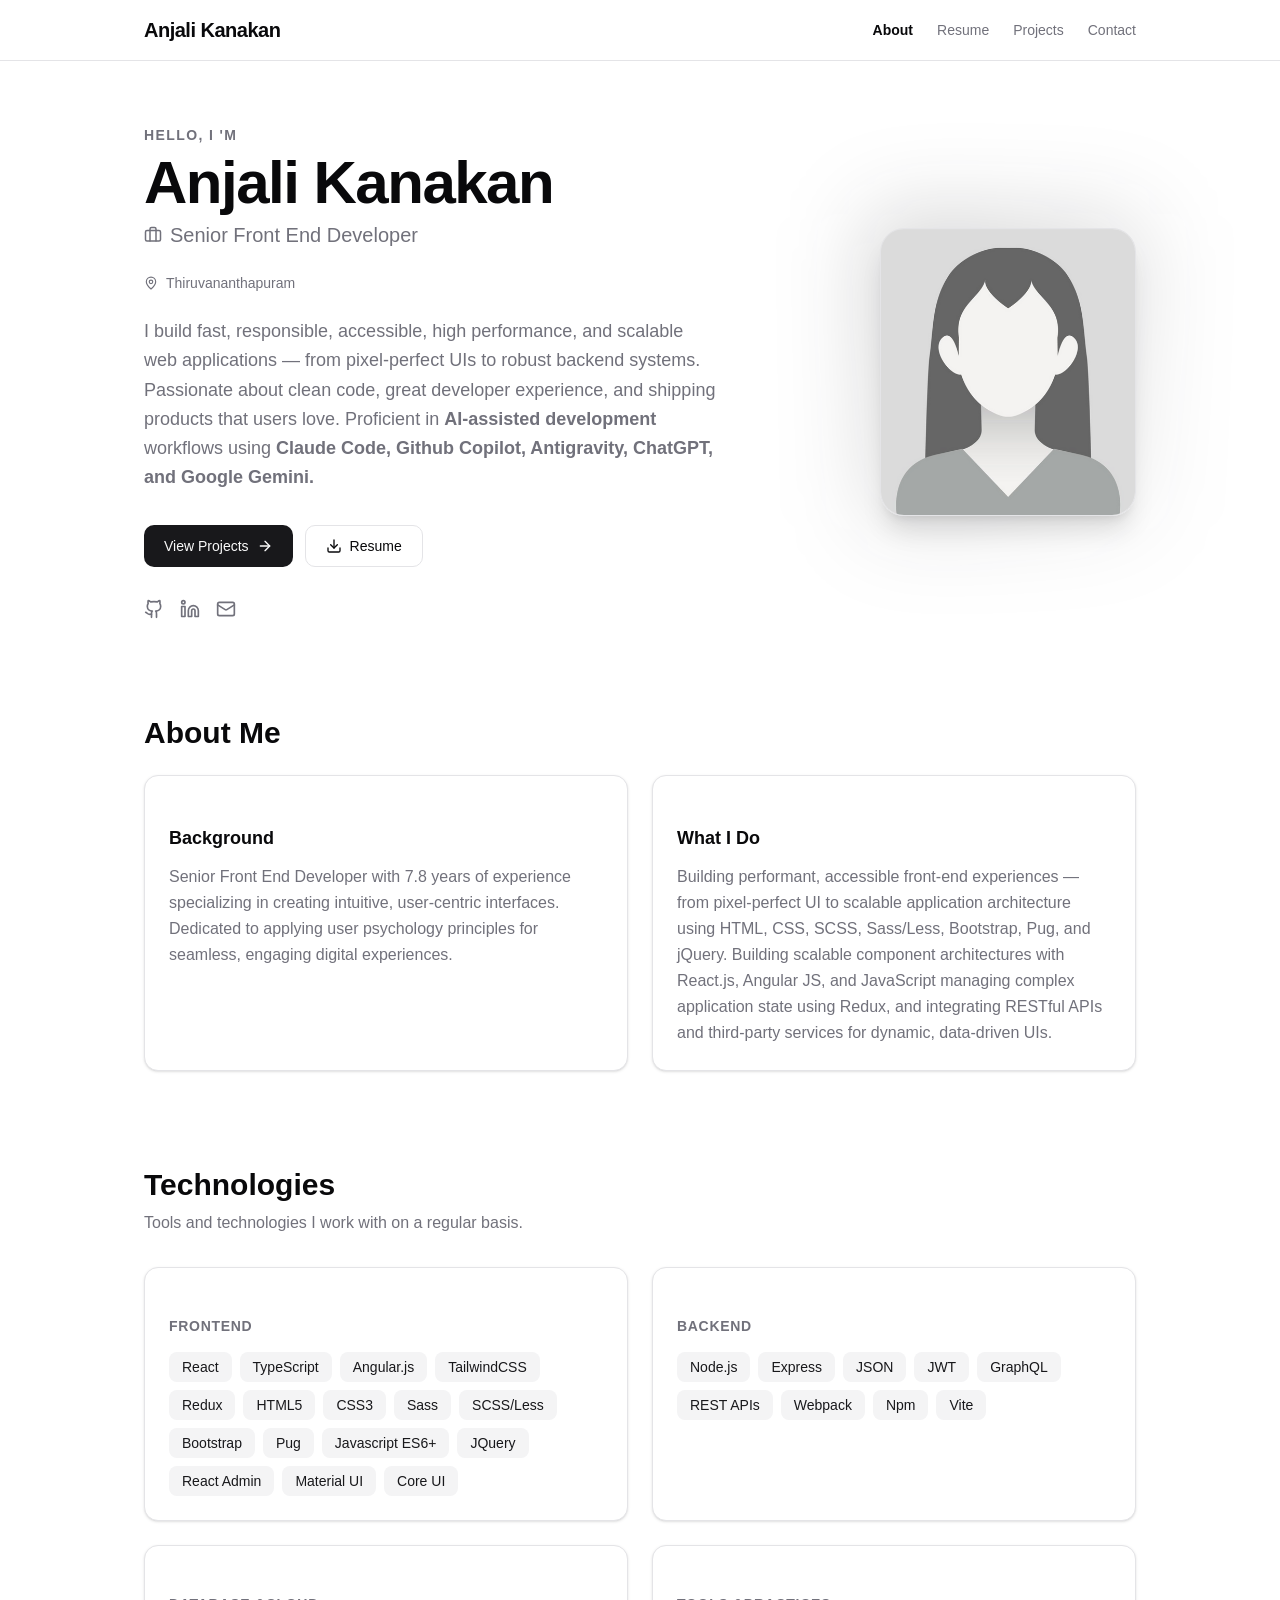
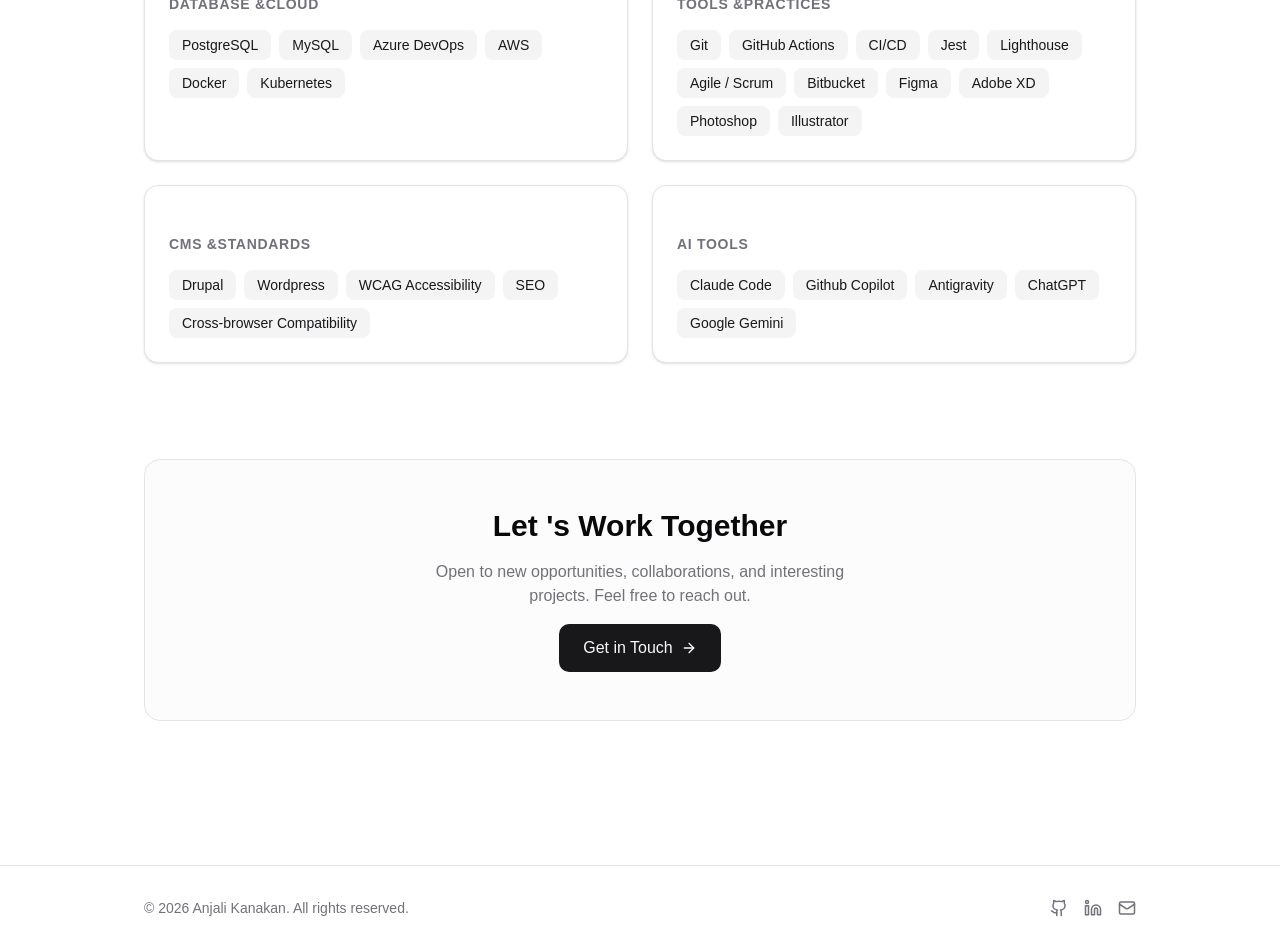
==== commit 5fa4b4fb: "AI tools updated" ====
--- a/index.html
+++ b/index.html
@@ -60,9 +60,10 @@
                                 <path d="M20 10c0 4.993-5.539 10.193-7.399 11.799a1 1 0 0 1-1.202 0C9.539 20.193 4 14.993 4 10a8 8 0 0 1 16 0"></path>
                                 <circle cx="12" cy="10" r="3"></circle>
                             </svg>
-                            <span>Thiruvananthapuram · On-site, Hybrid, and Remote</span>
-                        </div>
-                        <p class="text-lg leading-relaxed text-muted-foreground max-w-xl">I build fast, responsible, accessible, high performance, and scalable web applications — from pixel-perfect UIs to robust backend systems. Passionate about clean code, great developer experience, and shipping products that users love.</p>
+                            <span>Thiruvananthapuram</span>
+                        </div>
+                        <p class="text-lg leading-relaxed text-muted-foreground max-w-xl">I build fast, responsible, accessible, high performance, and scalable web applications — from pixel-perfect UIs to robust backend systems. Passionate about clean code, great developer experience, and shipping products that users love. Proficient in <span class="font-semibold">AI-assisted development</span> workflows using <span class="font-semibold">Claude Code, Github Copilot, Antigravity, ChatGPT, and Google Gemini.</span>
+                             </p>
                         <div class="flex flex-wrap gap-3 pt-2">
                             <a href="projects.html" class="inline-flex items-center gap-2 px-5 py-2.5 rounded-lg bg-primary text-primary-foreground font-medium text-sm hover:opacity-90 transition-opacity">
                                 View Projects 
